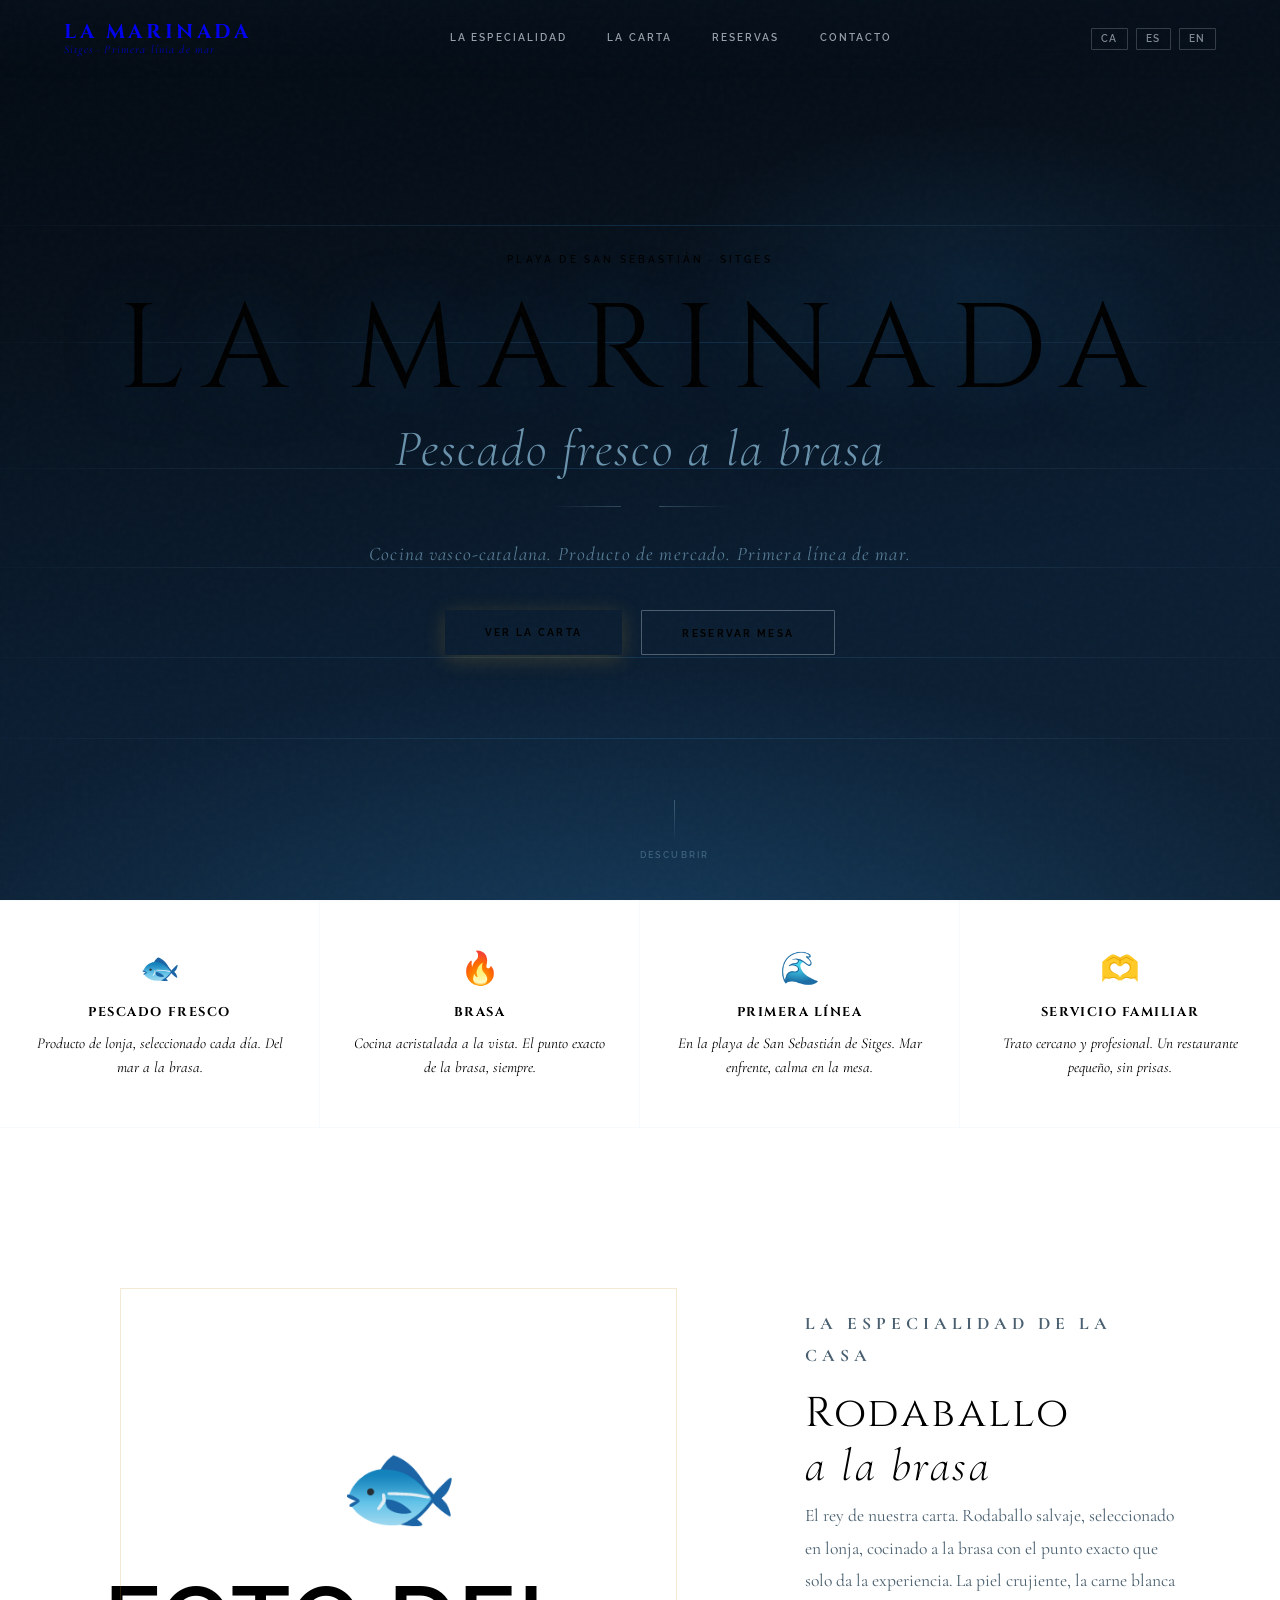
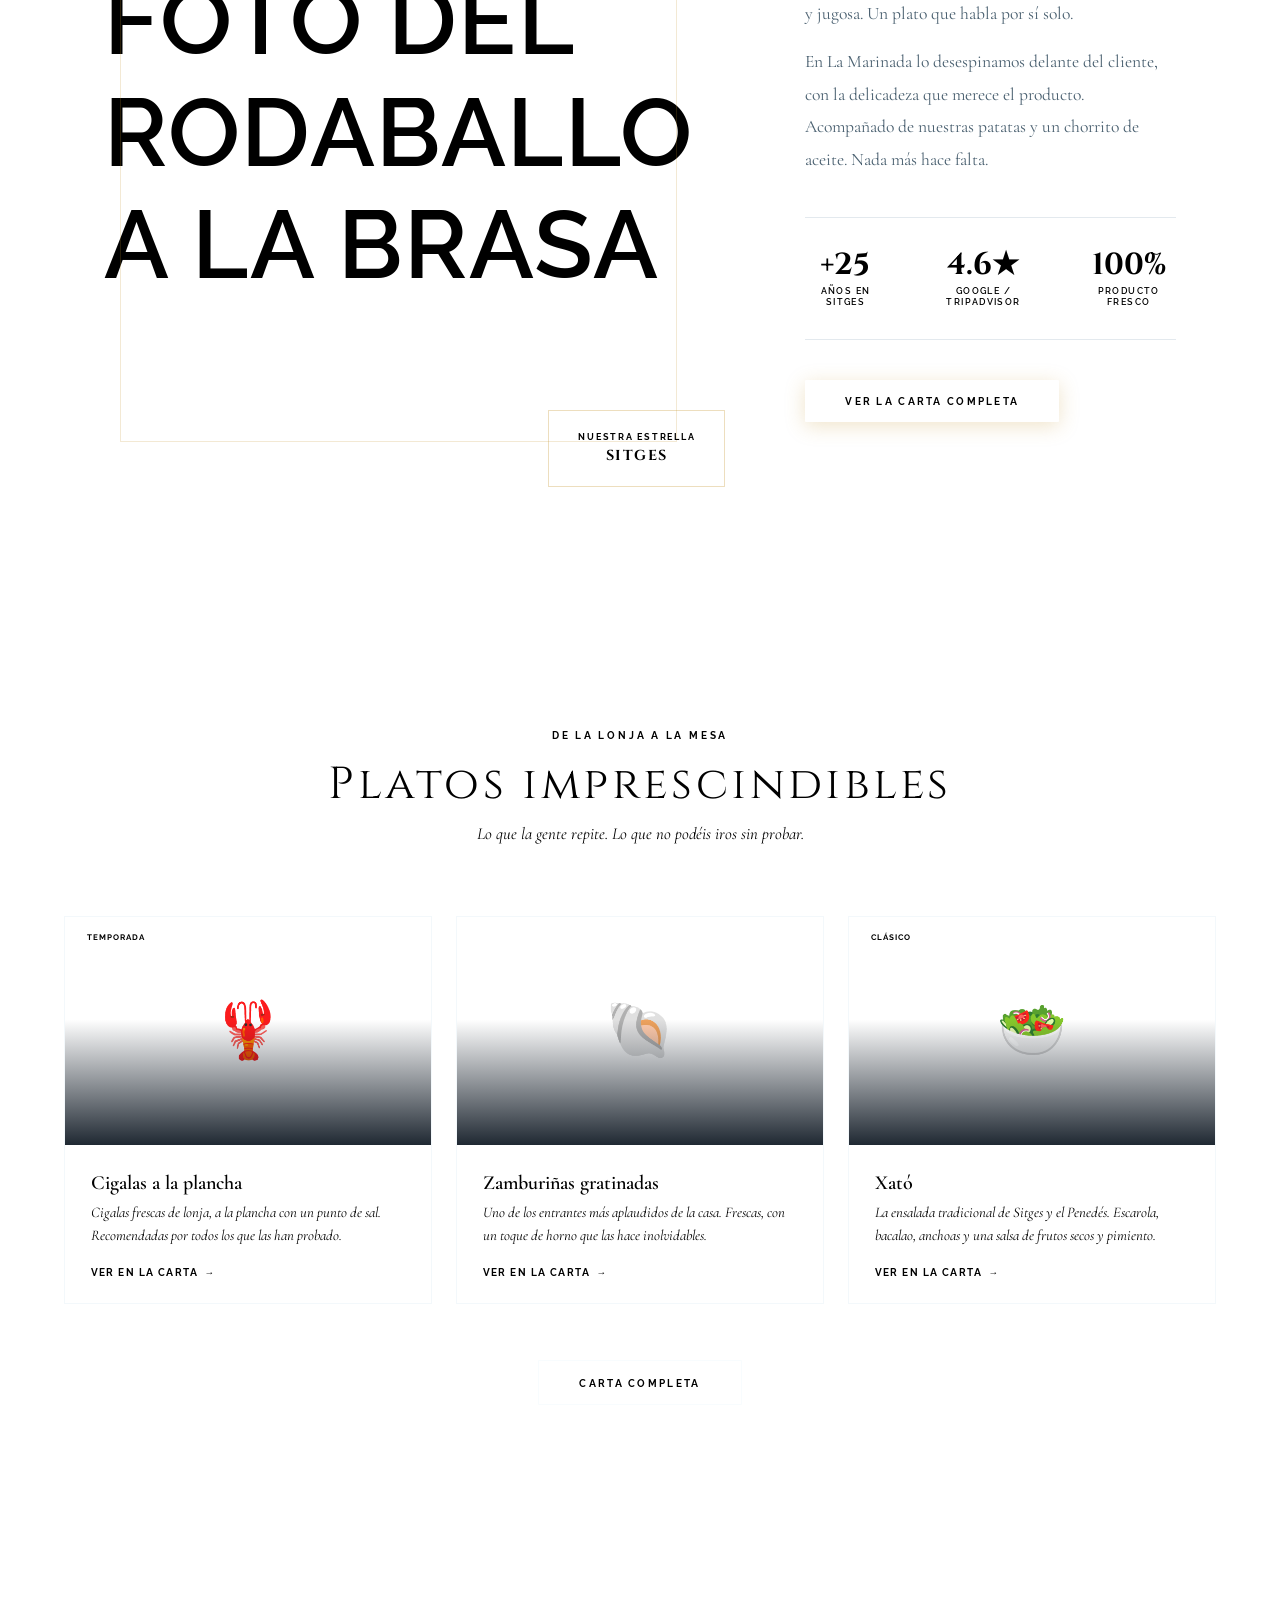
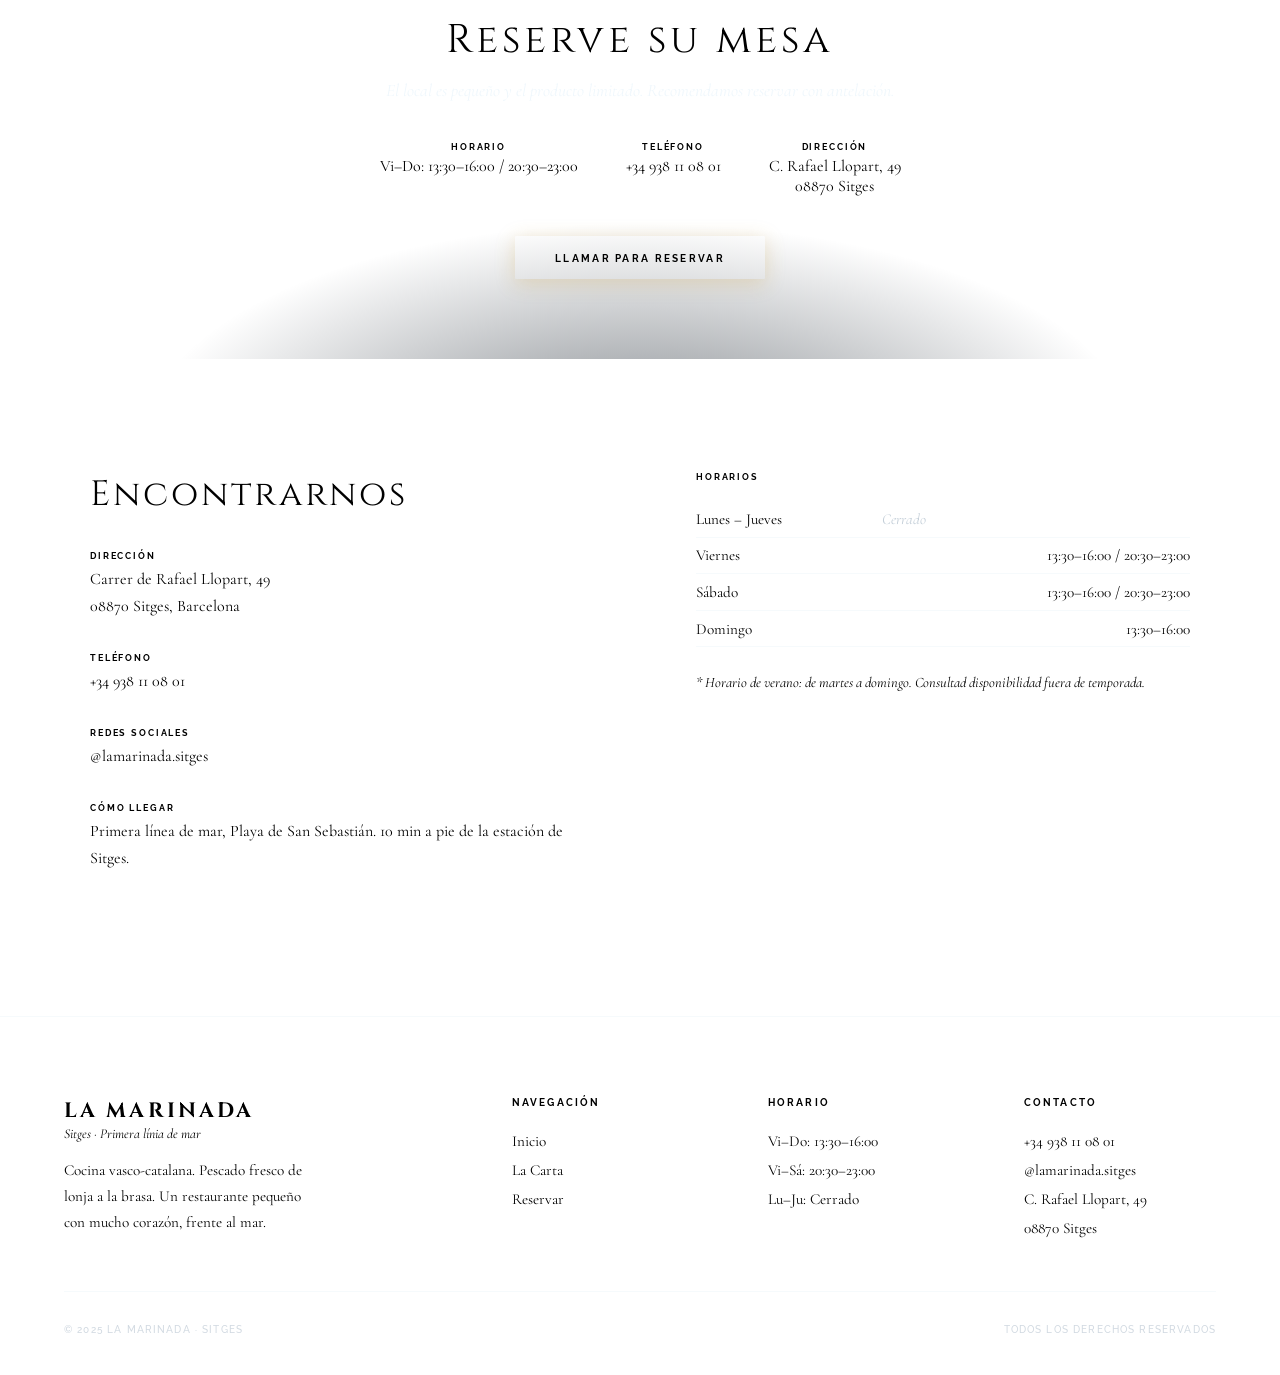
==== index.html @ 8506ebaf "Inicial hacen falta cambios" ====
<!DOCTYPE html>
<html lang="es">
<head>
  <meta charset="UTF-8" />
  <meta name="viewport" content="width=device-width, initial-scale=1.0" />
  <title>La Marinada — Sitges · Pescado a la Brasa</title>
  <link rel="preconnect" href="https://fonts.googleapis.com" />
  <link rel="preconnect" href="https://fonts.gstatic.com" crossorigin />
  <link href="https://fonts.googleapis.com/css2?family=Cinzel:wght@400;600;700&family=Cormorant+Garamond:ital,wght@0,300;0,400;0,600;1,300;1,400;1,600&family=Raleway:wght@400;500;600;700&display=swap" rel="stylesheet" />
  <link rel="stylesheet" href="global.css" />
  <link rel="stylesheet" href="index.css" />
</head>
<body class="lang-es">

<!-- ═══════════════════════════════════════
     NAV
════════════════════════════════════════ -->
<nav class="main-nav transparent" id="main-nav">
  <a href="index.html" class="nav-logo">
    <span class="nav-logo-main">La Marinada</span>
    <span class="nav-logo-sub">Sitges · Primera línia de mar</span>
  </a>

  <ul class="nav-links">
    <li data-lang="ca"><a href="#especialitat">L'Especialitat</a></li>
    <li data-lang="ca"><a href="carta.html">La Carta</a></li>
    <li data-lang="ca"><a href="#reserva">Reserva</a></li>
    <li data-lang="ca"><a href="#contacte">Contacte</a></li>

    <li data-lang="es"><a href="#especialitat">La Especialidad</a></li>
    <li data-lang="es"><a href="carta.html">La Carta</a></li>
    <li data-lang="es"><a href="#reserva">Reservas</a></li>
    <li data-lang="es"><a href="#contacte">Contacto</a></li>

    <li data-lang="en"><a href="#especialitat">Our Specialty</a></li>
    <li data-lang="en"><a href="carta.html">Menu</a></li>
    <li data-lang="en"><a href="#reserva">Reserve</a></li>
    <li data-lang="en"><a href="#contacte">Contact</a></li>
  </ul>

  <div class="lang-switcher">
    <button onclick="setLang('ca')" data-lbtn="ca">CA</button>
    <button onclick="setLang('es')" data-lbtn="es">ES</button>
    <button onclick="setLang('en')" data-lbtn="en">EN</button>
  </div>
</nav>


<!-- ═══════════════════════════════════════
     HERO
════════════════════════════════════════ -->
<section class="hero">
  <div class="hero-bg"></div>
  <div class="horizon-lines" id="horizon-lines"></div>
  <div class="foam-dots" id="foam-dots"></div>

  <div class="hero-content">
    <div class="hero-location">
      <span class="hero-location-rule"></span>
      <span>
        <span data-lang="ca">Platja de Sant Sebastià · Sitges</span>
        <span data-lang="es">Playa de San Sebastián · Sitges</span>
        <span data-lang="en">San Sebastián Beach · Sitges</span>
      </span>
      <span class="hero-location-rule r"></span>
    </div>

    <h1 class="hero-title">
      La Marinada
      <span class="hero-title-script">
        <span data-lang="ca">Peix fresc a la brasa</span>
        <span data-lang="es">Pescado fresco a la brasa</span>
        <span data-lang="en">Fresh fish over the grill</span>
      </span>
    </h1>

    <div class="hero-sep">
      <span class="hero-sep-line"></span>
      <span class="hero-sep-diamond"></span>
      <span class="hero-sep-line r"></span>
    </div>

    <p class="hero-tagline">
      <span data-lang="ca">Cuina vasco-catalana. Producte de mercat. Primera línia de mar.</span>
      <span data-lang="es">Cocina vasco-catalana. Producto de mercado. Primera línea de mar.</span>
      <span data-lang="en">Basque-Catalan cuisine. Market produce. Right on the seafront.</span>
    </p>

    <div class="hero-cta">
      <a href="carta.html" class="btn btn-primary">
        <span data-lang="ca">Veure la carta</span>
        <span data-lang="es">Ver la carta</span>
        <span data-lang="en">View the menu</span>
      </a>
      <a href="#reserva" class="btn btn-outline">
        <span data-lang="ca">Fer reserva</span>
        <span data-lang="es">Reservar mesa</span>
        <span data-lang="en">Make a reservation</span>
      </a>
    </div>
  </div>

  <div class="hero-scroll">
    <div class="hero-scroll-line"></div>
    <span class="hero-scroll-text">
      <span data-lang="ca">Descobrir</span>
      <span data-lang="es">Descubrir</span>
      <span data-lang="en">Discover</span>
    </span>
  </div>
</section>


<!-- ═══════════════════════════════════════
     PILLARS
════════════════════════════════════════ -->
<section class="pillars">
  <div class="pillar">
    <span class="pillar-icon">🐟</span>
    <div class="pillar-title">
      <span data-lang="ca">Peix fresc</span>
      <span data-lang="es">Pescado fresco</span>
      <span data-lang="en">Fresh fish</span>
    </div>
    <p class="pillar-text">
      <span data-lang="ca">Producte de llotja, seleccionat cada dia. Del mar a la brasa.</span>
      <span data-lang="es">Producto de lonja, seleccionado cada día. Del mar a la brasa.</span>
      <span data-lang="en">Market fish, selected daily. From sea to grill.</span>
    </p>
  </div>
  <div class="pillar">
    <span class="pillar-icon">🔥</span>
    <div class="pillar-title">
      <span data-lang="ca">Brasa</span>
      <span data-lang="es">Brasa</span>
      <span data-lang="en">The grill</span>
    </div>
    <p class="pillar-text">
      <span data-lang="ca">Cocina acristalada a la vista. El punt exacte de la brasa, sempre.</span>
      <span data-lang="es">Cocina acristalada a la vista. El punto exacto de la brasa, siempre.</span>
      <span data-lang="en">Open kitchen in full view. The perfect grill, every time.</span>
    </p>
  </div>
  <div class="pillar">
    <span class="pillar-icon">🌊</span>
    <div class="pillar-title">
      <span data-lang="ca">Primera línia</span>
      <span data-lang="es">Primera línea</span>
      <span data-lang="en">Seafront</span>
    </div>
    <p class="pillar-text">
      <span data-lang="ca">A la platja de Sant Sebastià de Sitges. Mar davant, pau a taula.</span>
      <span data-lang="es">En la playa de San Sebastián de Sitges. Mar enfrente, calma en la mesa.</span>
      <span data-lang="en">On San Sebastián beach in Sitges. Sea ahead, calm at the table.</span>
    </p>
  </div>
  <div class="pillar">
    <span class="pillar-icon">🫶</span>
    <div class="pillar-title">
      <span data-lang="ca">Servei familiar</span>
      <span data-lang="es">Servicio familiar</span>
      <span data-lang="en">Family service</span>
    </div>
    <p class="pillar-text">
      <span data-lang="ca">Tracte proper i professional. Un restaurant petit, sense presses.</span>
      <span data-lang="es">Trato cercano y profesional. Un restaurante pequeño, sin prisas.</span>
      <span data-lang="en">Personal and professional. A small restaurant, no rush.</span>
    </p>
  </div>
</section>


<!-- ═══════════════════════════════════════
     SPECIALTY
════════════════════════════════════════ -->
<section class="specialty" id="especialitat">
  <div class="specialty-visual">
    <div class="spec-img-frame">
      <!-- Replace <div> with <img src="img/rodaballo.jpg" alt="Rodaballo a la brasa"> -->
      <div class="spec-img-placeholder">
        <span>🐟</span>
        <p>
          <span data-lang="ca">Foto del rodaballo a la brasa</span>
          <span data-lang="es">Foto del rodaballo a la brasa</span>
          <span data-lang="en">Wood-fired turbot photo</span>
        </p>
      </div>
    </div>
    <div class="spec-badge">
      <span class="spec-badge-top">
        <span data-lang="ca">La nostra estrella</span>
        <span data-lang="es">Nuestra estrella</span>
        <span data-lang="en">Our star dish</span>
      </span>
      <span class="spec-badge-place">Sitges</span>
    </div>
  </div>

  <div class="specialty-text">
    <p class="spec-eyebrow">
      <span data-lang="ca">L'especialitat de la casa</span>
      <span data-lang="es">La especialidad de la casa</span>
      <span data-lang="en">House specialty</span>
    </p>
    <h2>
      <span data-lang="ca">Rodaballo<br><em>a la brasa</em></span>
      <span data-lang="es">Rodaballo<br><em>a la brasa</em></span>
      <span data-lang="en">Turbot<br><em>over the grill</em></span>
    </h2>
    <p>
      <span data-lang="ca">El rei de la nostra carta. Rodaballo salvatge, seleccionat a la llotja, cuit a la brasa amb el punt exacte que només dona l'experiència. La pell cruixent, la carn blanca i sucosa. Un plat que parla sol.</span>
      <span data-lang="es">El rey de nuestra carta. Rodaballo salvaje, seleccionado en lonja, cocinado a la brasa con el punto exacto que solo da la experiencia. La piel crujiente, la carne blanca y jugosa. Un plato que habla por sí solo.</span>
      <span data-lang="en">The king of our menu. Wild turbot, sourced at the market, grilled to the precise point that only experience can deliver. Crispy skin, white and juicy flesh. A dish that speaks for itself.</span>
    </p>
    <p>
      <span data-lang="ca">A La Marinada el desespinam davant del client, amb la delicadesa que mereix el producte. Acompanyat de les nostres patates i un raig d'oli. Res més cal.</span>
      <span data-lang="es">En La Marinada lo desespinamos delante del cliente, con la delicadeza que merece el producto. Acompañado de nuestras patatas y un chorrito de aceite. Nada más hace falta.</span>
      <span data-lang="en">At La Marinada we debone it in front of you, with the care the product deserves. Served with our potatoes and a drizzle of olive oil. Nothing more is needed.</span>
    </p>

    <div class="stat-row">
      <div class="stat">
        <div class="stat-num">+25</div>
        <div class="stat-label">
          <span data-lang="ca">Anys a Sitges</span>
          <span data-lang="es">Años en Sitges</span>
          <span data-lang="en">Years in Sitges</span>
        </div>
      </div>
      <div class="stat">
        <div class="stat-num">4.6★</div>
        <div class="stat-label">
          <span data-lang="ca">Google / TripAdvisor</span>
          <span data-lang="es">Google / TripAdvisor</span>
          <span data-lang="en">Google / TripAdvisor</span>
        </div>
      </div>
      <div class="stat">
        <div class="stat-num">100%</div>
        <div class="stat-label">
          <span data-lang="ca">Producte fresc</span>
          <span data-lang="es">Producto fresco</span>
          <span data-lang="en">Fresh produce</span>
        </div>
      </div>
    </div>

    <a href="carta.html" class="btn btn-primary">
      <span data-lang="ca">Veure la carta completa</span>
      <span data-lang="es">Ver la carta completa</span>
      <span data-lang="en">See the full menu</span>
    </a>
  </div>
</section>


<!-- ═══════════════════════════════════════
     FEATURED DISHES (dark)
════════════════════════════════════════ -->
<section class="featured">
  <div class="section-header">
    <p class="section-eyebrow">
      <span data-lang="ca">De la llotja a la taula</span>
      <span data-lang="es">De la lonja a la mesa</span>
      <span data-lang="en">From market to table</span>
    </p>
    <h2 class="section-title">
      <span data-lang="ca">Plats imprescindibles</span>
      <span data-lang="es">Platos imprescindibles</span>
      <span data-lang="en">Must-try dishes</span>
    </h2>
    <p class="section-sub">
      <span data-lang="ca">El que la gent repeteix. El que no podeu marxar sense provar.</span>
      <span data-lang="es">Lo que la gente repite. Lo que no podéis iros sin probar.</span>
      <span data-lang="en">What people come back for. What you cannot leave without trying.</span>
    </p>
  </div>

  <div class="featured-grid">

    <!-- Cigalas -->
    <a href="carta.html" class="feat-card">
      <div class="feat-card-img">🦞
        <span class="feat-badge">
          <span data-lang="ca">Temporada</span>
          <span data-lang="es">Temporada</span>
          <span data-lang="en">In season</span>
        </span>
      </div>
      <div class="feat-card-body">
        <div class="feat-card-name">
          <span data-lang="ca">Cigales a la planxa</span>
          <span data-lang="es">Cigalas a la plancha</span>
          <span data-lang="en">Grilled Norway lobster</span>
        </div>
        <p class="feat-card-desc">
          <span data-lang="ca">Cigales fresques de llotja, a la planxa amb un punt de sal. Recomanades per tothom que les ha provat.</span>
          <span data-lang="es">Cigalas frescas de lonja, a la plancha con un punto de sal. Recomendadas por todos los que las han probado.</span>
          <span data-lang="en">Fresh market Norway lobster, pan-grilled with a touch of salt. Recommended by everyone who has tried them.</span>
        </p>
        <div class="feat-card-footer">
          <span class="feat-card-link">
            <span data-lang="ca">Veure a la carta</span>
            <span data-lang="es">Ver en la carta</span>
            <span data-lang="en">See in menu</span>
            →
          </span>
        </div>
      </div>
    </a>

    <!-- Zamburiñas -->
    <a href="carta.html" class="feat-card">
      <div class="feat-card-img">🐚</div>
      <div class="feat-card-body">
        <div class="feat-card-name">
          <span data-lang="ca">Zamburinyes gratinades</span>
          <span data-lang="es">Zamburiñas gratinadas</span>
          <span data-lang="en">Gratinated queen scallops</span>
        </div>
        <p class="feat-card-desc">
          <span data-lang="ca">Un dels entradors més aplaudits de la casa. Fresques, amb un toc de forn que les fa inoblidables.</span>
          <span data-lang="es">Uno de los entrantes más aplaudidos de la casa. Frescas, con un toque de horno que las hace inolvidables.</span>
          <span data-lang="en">One of the house's most praised starters. Fresh, with a touch of oven heat that makes them unforgettable.</span>
        </p>
        <div class="feat-card-footer">
          <span class="feat-card-link">
            <span data-lang="ca">Veure a la carta</span>
            <span data-lang="es">Ver en la carta</span>
            <span data-lang="en">See in menu</span>
            →
          </span>
        </div>
      </div>
    </a>

    <!-- Xató -->
    <a href="carta.html" class="feat-card">
      <div class="feat-card-img">🥗
        <span class="feat-badge" style="background:var(--ocean);color:var(--foam)">
          <span data-lang="ca">Clàssic</span>
          <span data-lang="es">Clásico</span>
          <span data-lang="en">Classic</span>
        </span>
      </div>
      <div class="feat-card-body">
        <div class="feat-card-name">
          <span data-lang="ca">Xató</span>
          <span data-lang="es">Xató</span>
          <span data-lang="en">Xató salad</span>
        </div>
        <p class="feat-card-desc">
          <span data-lang="ca">L'ensalada tradicional de Sitges i el Penedès. Escarola, bacallà, anxoves i una salsa de fruits secs i pebre.</span>
          <span data-lang="es">La ensalada tradicional de Sitges y el Penedés. Escarola, bacalao, anchoas y una salsa de frutos secos y pimiento.</span>
          <span data-lang="en">The traditional salad of Sitges and Penedès. Endive, salt cod, anchovies and a nut-and-pepper sauce.</span>
        </p>
        <div class="feat-card-footer">
          <span class="feat-card-link">
            <span data-lang="ca">Veure a la carta</span>
            <span data-lang="es">Ver en la carta</span>
            <span data-lang="en">See in menu</span>
            →
          </span>
        </div>
      </div>
    </a>

  </div>

  <div class="featured-cta">
    <a href="carta.html" class="btn btn-outline">
      <span data-lang="ca">Carta completa</span>
      <span data-lang="es">Carta completa</span>
      <span data-lang="en">Full menu</span>
    </a>
  </div>
</section>


<!-- ═══════════════════════════════════════
     RESERVE BAND
════════════════════════════════════════ -->
<section class="reserve-band" id="reserva">
  <div class="reserve-band-content">
    <h2>
      <span data-lang="ca">Reserveu taula</span>
      <span data-lang="es">Reserve su mesa</span>
      <span data-lang="en">Reserve your table</span>
    </h2>
    <p>
      <span data-lang="ca">El local és petit i el producte limitat. Recomanem reservar amb antelació.</span>
      <span data-lang="es">El local es pequeño y el producto limitado. Recomendamos reservar con antelación.</span>
      <span data-lang="en">The restaurant is small and produce is limited. We recommend booking ahead.</span>
    </p>

    <div class="reserve-info">
      <div class="reserve-item">
        <div class="reserve-item-label">
          <span data-lang="ca">Horari</span>
          <span data-lang="es">Horario</span>
          <span data-lang="en">Hours</span>
        </div>
        <div class="reserve-item-value">
          <span data-lang="ca">Dv–Dg: 13:30–16:00 / 20:30–23:00</span>
          <span data-lang="es">Vi–Do: 13:30–16:00 / 20:30–23:00</span>
          <span data-lang="en">Fri–Sun: 1:30–4pm / 8:30–11pm</span>
        </div>
      </div>
      <div class="reserve-item">
        <div class="reserve-item-label">
          <span data-lang="ca">Telèfon</span>
          <span data-lang="es">Teléfono</span>
          <span data-lang="en">Phone</span>
        </div>
        <!-- EDIT: replace with real phone -->
        <div class="reserve-item-value">+34 938 11 08 01</div>
      </div>
      <div class="reserve-item">
        <div class="reserve-item-label">
          <span data-lang="ca">Adreça</span>
          <span data-lang="es">Dirección</span>
          <span data-lang="en">Address</span>
        </div>
        <div class="reserve-item-value">C. Rafael Llopart, 49<br>08870 Sitges</div>
      </div>
    </div>

    <a href="tel:+34938110801" class="btn btn-primary">
      <span data-lang="ca">Trucar per reservar</span>
      <span data-lang="es">Llamar para reservar</span>
      <span data-lang="en">Call to reserve</span>
    </a>
  </div>
</section>


<!-- ═══════════════════════════════════════
     CONTACT
════════════════════════════════════════ -->
<section class="contact-wrap" id="contacte">
  <div class="contact-inner">
    <div class="contact-text">
      <h3>
        <span data-lang="ca">Trobar-nos</span>
        <span data-lang="es">Encontrarnos</span>
        <span data-lang="en">Find us</span>
      </h3>

      <div class="info-block">
        <div class="info-label">
          <span data-lang="ca">Adreça</span>
          <span data-lang="es">Dirección</span>
          <span data-lang="en">Address</span>
        </div>
        <div class="info-value">
          Carrer de Rafael Llopart, 49<br>
          08870 Sitges, Barcelona
        </div>
      </div>

      <div class="info-block">
        <div class="info-label">
          <span data-lang="ca">Telèfon</span>
          <span data-lang="es">Teléfono</span>
          <span data-lang="en">Phone</span>
        </div>
        <div class="info-value">
          <a href="tel:+34938110801">+34 938 11 08 01</a>
        </div>
      </div>

      <div class="info-block">
        <div class="info-label">
          <span data-lang="ca">Xarxes</span>
          <span data-lang="es">Redes sociales</span>
          <span data-lang="en">Social</span>
        </div>
        <div class="info-value">
          <a href="https://www.instagram.com/lamarinada.sitges" target="_blank">@lamarinada.sitges</a>
        </div>
      </div>

      <div class="info-block">
        <div class="info-label">
          <span data-lang="ca">Com arribar</span>
          <span data-lang="es">Cómo llegar</span>
          <span data-lang="en">Getting there</span>
        </div>
        <div class="info-value">
          <span data-lang="ca">Primera línia de mar, Platja de Sant Sebastià. 10 min a peu de l'estació de Sitges.</span>
          <span data-lang="es">Primera línea de mar, Playa de San Sebastián. 10 min a pie de la estación de Sitges.</span>
          <span data-lang="en">Seafront, San Sebastián beach. 10 min walk from Sitges station.</span>
        </div>
      </div>
    </div>

    <div>
      <div class="info-label" style="margin-bottom:1.2rem">
        <span data-lang="ca">Horaris</span>
        <span data-lang="es">Horarios</span>
        <span data-lang="en">Opening hours</span>
      </div>
      <table class="hours-table">
        <tr>
          <td>
            <span data-lang="ca">Dilluns – Dijous</span>
            <span data-lang="es">Lunes – Jueves</span>
            <span data-lang="en">Monday – Thursday</span>
          </td>
          <td class="closed">
            <span data-lang="ca">Tancat</span>
            <span data-lang="es">Cerrado</span>
            <span data-lang="en">Closed</span>
          </td>
        </tr>
        <tr>
          <td>
            <span data-lang="ca">Divendres</span>
            <span data-lang="es">Viernes</span>
            <span data-lang="en">Friday</span>
          </td>
          <td>13:30–16:00 / 20:30–23:00</td>
        </tr>
        <tr>
          <td>
            <span data-lang="ca">Dissabte</span>
            <span data-lang="es">Sábado</span>
            <span data-lang="en">Saturday</span>
          </td>
          <td>13:30–16:00 / 20:30–23:00</td>
        </tr>
        <tr>
          <td>
            <span data-lang="ca">Diumenge</span>
            <span data-lang="es">Domingo</span>
            <span data-lang="en">Sunday</span>
          </td>
          <td>13:30–16:00</td>
        </tr>
      </table>

      <p style="font-family:'Cormorant Garamond',serif;font-size:.9rem;font-style:italic;color:var(--stone);margin-top:1.5rem;line-height:1.6">
        <span data-lang="ca">* Horari d'estiu: de dimarts a diumenge. Consulteu disponibilitat fora de temporada.</span>
        <span data-lang="es">* Horario de verano: de martes a domingo. Consultad disponibilidad fuera de temporada.</span>
        <span data-lang="en">* Summer hours: Tuesday to Sunday. Check availability outside season.</span>
      </p>
    </div>
  </div>
</section>


<!-- ═══════════════════════════════════════
     FOOTER
════════════════════════════════════════ -->
<footer class="main-footer">
  <div class="footer-inner">
    <div class="footer-top">
      <div class="footer-brand">
        <div class="footer-brand-name">La Marinada</div>
        <div class="footer-brand-sub">Sitges · Primera línia de mar</div>
        <p>
          <span data-lang="ca">Cuina vasco-catalana. Peix fresc de llotja a la brasa. Un restaurant petit amb molt de cor, enfront del mar.</span>
          <span data-lang="es">Cocina vasco-catalana. Pescado fresco de lonja a la brasa. Un restaurante pequeño con mucho corazón, frente al mar.</span>
          <span data-lang="en">Basque-Catalan cuisine. Fresh market fish over the grill. A small restaurant with a big heart, facing the sea.</span>
        </p>
      </div>

      <div class="footer-col">
        <h5>
          <span data-lang="ca">Navegació</span>
          <span data-lang="es">Navegación</span>
          <span data-lang="en">Navigation</span>
        </h5>
        <a href="index.html">
          <span data-lang="ca">Inici</span>
          <span data-lang="es">Inicio</span>
          <span data-lang="en">Home</span>
        </a>
        <a href="carta.html">
          <span data-lang="ca">La Carta</span>
          <span data-lang="es">La Carta</span>
          <span data-lang="en">Menu</span>
        </a>
        <a href="#reserva">
          <span data-lang="ca">Reservar</span>
          <span data-lang="es">Reservar</span>
          <span data-lang="en">Reserve</span>
        </a>
      </div>

      <div class="footer-col">
        <h5>
          <span data-lang="ca">Horari</span>
          <span data-lang="es">Horario</span>
          <span data-lang="en">Hours</span>
        </h5>
        <p>
          <span data-lang="ca">Dv–Dg: 13:30–16:00</span>
          <span data-lang="es">Vi–Do: 13:30–16:00</span>
          <span data-lang="en">Fri–Sun: 1:30–4pm</span>
        </p>
        <p>
          <span data-lang="ca">Dv–Ds: 20:30–23:00</span>
          <span data-lang="es">Vi–Sá: 20:30–23:00</span>
          <span data-lang="en">Fri–Sat: 8:30–11pm</span>
        </p>
        <p>
          <span data-lang="ca">Dl–Dj: Tancat</span>
          <span data-lang="es">Lu–Ju: Cerrado</span>
          <span data-lang="en">Mon–Thu: Closed</span>
        </p>
      </div>

      <div class="footer-col">
        <h5>
          <span data-lang="ca">Contacte</span>
          <span data-lang="es">Contacto</span>
          <span data-lang="en">Contact</span>
        </h5>
        <a href="tel:+34938110801">+34 938 11 08 01</a>
        <a href="https://www.instagram.com/lamarinada.sitges" target="_blank">@lamarinada.sitges</a>
        <p>C. Rafael Llopart, 49<br>08870 Sitges</p>
      </div>
    </div>

    <div class="footer-bottom">
      <span>© 2025 La Marinada · Sitges</span>
      <span>
        <span data-lang="ca">Tots els drets reservats</span>
        <span data-lang="es">Todos los derechos reservados</span>
        <span data-lang="en">All rights reserved</span>
      </span>
    </div>
  </div>
</footer>

<script src="global.js"></script>
<script src="index.js"></script>
</body>
</html>
---- global.css ----
l · CSS
Copiar

/* ============================================================
   GLOBAL.CSS — La Marinada · Sitges
   Variables, reset, nav, footer, shared utilities
   ============================================================ */
 
:root {
  --deep:     #07111C;   /* azul noche */
  --navy:     #0E2235;   /* azul marino oscuro */
  --ocean:    #1A4A72;   /* azul océano */
  --wave:     #2878B5;   /* azul vivo */
  --mist:     #8BBCD9;   /* azul claro */
  --foam:     #E8F3FB;   /* espuma */
  --white:    #F8FBFE;
  --gold:     #C4922A;   /* dorado bronce */
  --gold-lt:  #DDB85A;
  --sand:     #EDE0C8;   /* arena */
  --stone:    #7A92A8;   /* piedra azulada */
  --ink:      #1C2B38;   /* casi negro azulado */
}
 
*, *::before, *::after { box-sizing: border-box; margin: 0; padding: 0; }
html { scroll-behavior: smooth; }
 
body {
  background: var(--white);
  color: var(--ink);
  font-family: 'Cormorant Garamond', Georgia, serif;
  overflow-x: hidden;
}
 
/* Grain overlay */
body::before {
  content: '';
  position: fixed; inset: 0;
  background-image: url("data:image/svg+xml,%3Csvg viewBox='0 0 200 200' xmlns='http://www.w3.org/2000/svg'%3E%3Cfilter id='n'%3E%3CfeTurbulence type='fractalNoise' baseFrequency='0.8' numOctaves='4' stitchTiles='stitch'/%3E%3C/filter%3E%3Crect width='100%25' height='100%25' filter='url(%23n)' opacity='0.025'/%3E%3C/svg%3E");
  pointer-events: none; z-index: 999; opacity: .7;
}
 
/* ─── NAV ─── */
nav.main-nav {
  position: fixed; top: 0; left: 0; right: 0; z-index: 500;
  display: flex; align-items: center; justify-content: space-between;
  padding: 1.4rem 4rem;
  transition: background .4s, padding .3s, box-shadow .4s;
}
 
nav.main-nav.transparent {
  background: linear-gradient(to bottom, rgba(7,17,28,.85) 0%, transparent 100%);
}
 
nav.main-nav.solid {
  background: rgba(7,17,28,.97);
  box-shadow: 0 2px 30px rgba(0,0,0,.4);
  backdrop-filter: blur(10px);
}
 
nav.main-nav.scrolled {
  background: rgba(7,17,28,.97) !important;
  padding: 1rem 4rem;
  box-shadow: 0 2px 30px rgba(0,0,0,.4);
  backdrop-filter: blur(10px);
}
 
.nav-logo { text-decoration: none; line-height: 1; }
 
.nav-logo-main {
  font-family: 'Cinzel', serif;
  font-size: 1.25rem; font-weight: 700;
  letter-spacing: .18em; text-transform: uppercase;
  color: var(--foam); display: block;
}
 
.nav-logo-sub {
  font-family: 'Cormorant Garamond', serif;
  font-size: .72rem; font-style: italic; letter-spacing: .1em;
  color: var(--mist); opacity: .75; display: block;
  margin-top: .1rem;
}
 
.nav-links { display: flex; gap: 2.5rem; list-style: none; }
 
.nav-links a {
  font-family: 'Raleway', sans-serif;
  font-size: .65rem; font-weight: 600; letter-spacing: .2em;
  text-transform: uppercase; color: rgba(232,243,251,.65);
  text-decoration: none; position: relative; padding-bottom: 3px;
  transition: color .2s;
}
 
.nav-links a::after {
  content: ''; position: absolute; bottom: 0; left: 0;
  width: 0; height: 1px; background: var(--gold);
  transition: width .3s;
}
 
.nav-links a:hover, .nav-links a.active { color: var(--gold-lt); }
.nav-links a:hover::after, .nav-links a.active::after { width: 100%; }
 
.lang-switcher { display: flex; gap: .5rem; }
 
.lang-switcher button {
  background: none; border: 1px solid rgba(232,243,251,.2);
  color: rgba(232,243,251,.55); font-family: 'Raleway', sans-serif;
  font-size: .6rem; font-weight: 600; letter-spacing: .1em;
  text-transform: uppercase; padding: .28rem .6rem;
  cursor: pointer; transition: all .2s; border-radius: 1px;
}
 
.lang-switcher button:hover,
.lang-switcher button.active {
  background: var(--gold); border-color: var(--gold); color: var(--deep);
}
 
/* ─── FOOTER ─── */
footer.main-footer {
  background: var(--deep);
  padding: 5rem 4rem 2.5rem;
  border-top: 1px solid rgba(139,188,217,.08);
}
 
.footer-inner {
  max-width: 1200px; margin: 0 auto;
}
 
.footer-top {
  display: grid; grid-template-columns: 2fr 1fr 1fr 1fr;
  gap: 4rem; padding-bottom: 3rem;
  border-bottom: 1px solid rgba(139,188,217,.08);
  margin-bottom: 2rem;
}
 
.footer-brand-name {
  font-family: 'Cinzel', serif;
  font-size: 1.3rem; font-weight: 700; letter-spacing: .15em;
  text-transform: uppercase; color: var(--foam);
}
 
.footer-brand-sub {
  font-family: 'Cormorant Garamond', serif;
  font-size: .85rem; font-style: italic;
  color: var(--mist); margin-bottom: 1rem;
}
 
.footer-brand p {
  font-family: 'Cormorant Garamond', serif;
  font-size: .95rem; line-height: 1.7;
  color: var(--stone); max-width: 260px;
}
 
.footer-col h5 {
  font-family: 'Raleway', sans-serif;
  font-size: .6rem; font-weight: 700; letter-spacing: .22em;
  text-transform: uppercase; color: var(--gold);
  margin-bottom: 1.2rem;
}
 
.footer-col p, .footer-col a {
  font-family: 'Cormorant Garamond', serif;
  font-size: .95rem; color: var(--stone);
  line-height: 1.9; text-decoration: none; display: block;
  transition: color .2s;
}
 
.footer-col a:hover { color: var(--foam); }
 
.footer-bottom {
  display: flex; justify-content: space-between; align-items: center;
  font-family: 'Raleway', sans-serif;
  font-size: .6rem; font-weight: 500; letter-spacing: .12em;
  text-transform: uppercase; color: rgba(122,146,168,.35);
}
 
/* ─── BUTTONS ─── */
.btn {
  font-family: 'Raleway', sans-serif;
  font-size: .65rem; font-weight: 700; letter-spacing: .22em;
  text-transform: uppercase; text-decoration: none;
  padding: .95rem 2.5rem; border-radius: 1px;
  transition: all .25s; cursor: pointer; border: none;
  display: inline-block;
}
 
.btn-primary {
  background: var(--gold); color: var(--deep);
  box-shadow: 0 4px 20px rgba(196,146,42,.25);
}
 
.btn-primary:hover {
  background: var(--gold-lt);
  box-shadow: 0 6px 28px rgba(196,146,42,.45);
  transform: translateY(-2px);
}
 
.btn-outline {
  background: transparent;
  border: 1px solid rgba(232,243,251,.3);
  color: var(--foam);
}
 
.btn-outline:hover {
  border-color: var(--gold-lt); color: var(--gold-lt);
  transform: translateY(-2px);
}
 
/* ─── LANG SYSTEM ─── */
[data-lang] { display: none; }
.lang-ca [data-lang="ca"],
.lang-es [data-lang="es"],
.lang-en [data-lang="en"] { display: inherit; }
.lang-ca .nav-links [data-lang="ca"],
.lang-es .nav-links [data-lang="es"],
.lang-en .nav-links [data-lang="en"] { display: flex; }
 
/* ─── RESPONSIVE ─── */
@media (max-width: 900px) {
  nav.main-nav, nav.main-nav.scrolled { padding: 1rem 1.5rem; }
  .nav-links { display: none; }
  footer.main-footer { padding: 3rem 1.5rem 2rem; }
  .footer-top { grid-template-columns: 1fr 1fr; gap: 2rem; }
  .footer-bottom { flex-direction: column; gap: .5rem; text-align: center; }
}
 
@media (max-width: 600px) {
  .footer-top { grid-template-columns: 1fr; }
}
---- index.css ----
/* ============================================================
   INDEX.CSS — La Marinada · Sitges
   Homepage-specific styles
   ============================================================ */

/* ─── HERO ─── */
.hero {
  min-height: 100vh; position: relative;
  display: flex; flex-direction: column;
  align-items: center; justify-content: center;
  overflow: hidden;
}

.hero-bg {
  position: absolute; inset: 0;
  background:
    radial-gradient(ellipse 100% 60% at 50% 110%, rgba(26,74,114,.7) 0%, transparent 60%),
    radial-gradient(ellipse 40% 30% at 75% 30%, rgba(40,120,181,.12) 0%, transparent 55%),
    linear-gradient(170deg, #030A12 0%, #07111C 30%, #0B1E32 65%, #0E2235 100%);
}

/* Animated horizontal shimmer — evokes sea horizon */
.horizon-lines { position: absolute; inset: 0; pointer-events: none; }

.h-line {
  position: absolute; left: -5%; right: -5%; height: 1px;
  background: linear-gradient(to right,
    transparent 0%,
    rgba(139,188,217,.08) 20%,
    rgba(40,120,181,.25) 50%,
    rgba(139,188,217,.08) 80%,
    transparent 100%
  );
  animation: shimmer var(--dur,10s) var(--delay,0s) ease-in-out infinite alternate;
}

@keyframes shimmer {
  0%   { transform: translateY(0) scaleX(.92); opacity: .25; }
  100% { transform: translateY(var(--drift,-25px)) scaleX(1.08); opacity: .9; }
}

/* Floating foam dots */
.foam-dots { position: absolute; inset: 0; pointer-events: none; overflow: hidden; }

.dot {
  position: absolute; border-radius: 50%;
  background: rgba(139,188,217,.5);
  animation: floatDot var(--dur,12s) var(--delay,0s) ease-in-out infinite;
  opacity: 0;
}

@keyframes floatDot {
  0%   { opacity: 0; transform: translateY(0) translateX(0); }
  15%  { opacity: .5; }
  85%  { opacity: .2; }
  100% { opacity: 0; transform: translateY(-75vh) translateX(var(--drift,20px)); }
}

.hero-content {
  position: relative; z-index: 2;
  text-align: center; padding: 2rem;
  animation: fadeUp 1.4s cubic-bezier(.22,1,.36,1) both;
}

@keyframes fadeUp {
  from { opacity: 0; transform: translateY(36px); }
  to   { opacity: 1; transform: translateY(0); }
}

.hero-location {
  display: inline-flex; align-items: center; gap: .7rem;
  margin-bottom: 2rem;
  animation: fadeUp 1s .2s both;
}

.hero-location-rule {
  width: 36px; height: 1px;
  background: linear-gradient(to right, transparent, var(--gold));
}

.hero-location-rule.r { background: linear-gradient(to left, transparent, var(--gold)); }

.hero-location span {
  font-family: 'Raleway', sans-serif;
  font-size: .62rem; font-weight: 600; letter-spacing: .32em;
  text-transform: uppercase; color: var(--gold);
}

.hero-title {
  font-family: 'Cinzel', serif;
  font-size: clamp(3rem, 9.5vw, 7.5rem);
  font-weight: 400; letter-spacing: .14em; text-transform: uppercase;
  line-height: .9; color: var(--foam);
  text-shadow: 0 0 80px rgba(40,120,181,.3);
  animation: fadeUp 1s .3s both;
}

.hero-title-script {
  display: block;
  font-family: 'Cormorant Garamond', serif;
  font-size: clamp(1.4rem, 4vw, 3.2rem);
  font-weight: 300; font-style: italic; letter-spacing: .04em;
  text-transform: none; color: rgba(139,188,217,.75);
  margin-top: .4em;
}

.hero-sep {
  display: flex; align-items: center; justify-content: center; gap: 1rem;
  margin: 2rem auto; animation: fadeUp 1s .5s both;
}

.hero-sep-line {
  width: 70px; height: 1px;
  background: linear-gradient(to right, transparent, rgba(139,188,217,.3));
}

.hero-sep-line.r { background: linear-gradient(to left, transparent, rgba(139,188,217,.3)); }

.hero-sep-diamond {
  width: 6px; height: 6px;
  background: var(--gold); transform: rotate(45deg);
}

.hero-tagline {
  font-family: 'Cormorant Garamond', serif;
  font-size: clamp(.95rem, 2.3vw, 1.2rem);
  font-style: italic; letter-spacing: .06em;
  color: rgba(139,188,217,.6); margin-bottom: 2.8rem;
  animation: fadeUp 1s .62s both;
}

.hero-cta {
  display: inline-flex; gap: 1.2rem; flex-wrap: wrap; justify-content: center;
  animation: fadeUp 1s .78s both;
}

.hero-scroll {
  position: absolute; bottom: 2.5rem; left: 50%;
  transform: translateX(-50%); z-index: 2;
  display: flex; flex-direction: column; align-items: center; gap: .5rem;
  animation: fadeUp 1s 1.2s both;
}

.hero-scroll-text {
  font-family: 'Raleway', sans-serif;
  font-size: .56rem; font-weight: 600; letter-spacing: .25em;
  text-transform: uppercase; color: rgba(139,188,217,.35);
}

.hero-scroll-line {
  width: 1px; height: 42px;
  background: linear-gradient(to bottom, rgba(139,188,217,.35), transparent);
  animation: scrollBlink 2.5s ease-in-out infinite;
}

@keyframes scrollBlink {
  0%, 100% { opacity: .3; } 50% { opacity: 1; }
}

/* ─── PILLARS ─── */
.pillars {
  display: grid;
  grid-template-columns: repeat(4, 1fr);
  background: var(--navy);
  border-top: 1px solid rgba(139,188,217,.08);
  border-bottom: 1px solid rgba(139,188,217,.08);
}

.pillar {
  padding: 3rem 2rem; text-align: center;
  border-right: 1px solid rgba(139,188,217,.07);
  transition: background .3s; position: relative;
}

.pillar:last-child { border-right: none; }

.pillar::after {
  content: ''; position: absolute; bottom: 0; left: 25%; right: 25%;
  height: 2px;
  background: linear-gradient(to right, transparent, var(--gold), transparent);
  opacity: 0; transition: opacity .3s;
}

.pillar:hover { background: rgba(40,120,181,.07); }
.pillar:hover::after { opacity: 1; }

.pillar-icon { font-size: 2rem; margin-bottom: 1rem; display: block; }

.pillar-title {
  font-family: 'Cinzel', serif;
  font-size: .8rem; font-weight: 700; letter-spacing: .12em;
  text-transform: uppercase; color: var(--foam); margin-bottom: .6rem;
}

.pillar-text {
  font-family: 'Cormorant Garamond', serif;
  font-size: .95rem; font-style: italic;
  line-height: 1.6; color: var(--stone);
}

/* ─── SPECIALTY ─── */
.specialty {
  padding: 9rem 4rem;
  display: grid; grid-template-columns: 1fr 1fr;
  gap: 7rem; align-items: center;
  max-width: 1200px; margin: 0 auto;
}

.specialty-visual { position: relative; }

.spec-img-frame {
  width: 100%; aspect-ratio: 3/4;
  background: linear-gradient(150deg, var(--navy) 0%, var(--deep) 100%);
  position: relative; overflow: hidden;
}

/* Decorative double border */
.spec-img-frame::before {
  content: ''; position: absolute; inset: 1rem; z-index: 2;
  border: 1px solid rgba(196,146,42,.2); pointer-events: none;
}

.spec-img-placeholder {
  width: 100%; height: 100%;
  display: flex; flex-direction: column;
  align-items: center; justify-content: center;
  gap: 1rem; color: var(--stone);
}

.spec-img-placeholder span { font-size: 6rem; }
.spec-img-placeholder p {
  font-family: 'Raleway', sans-serif;
  font-size: .65rem; letter-spacing: .12em;
  text-transform: uppercase; font-weight: 600;
}

/* "Since" badge */
.spec-badge {
  position: absolute; bottom: -1.8rem; right: -2rem; z-index: 3;
  background: var(--deep); border: 1px solid rgba(196,146,42,.3);
  padding: 1.3rem 1.8rem; text-align: center;
}

.spec-badge-top {
  font-family: 'Raleway', sans-serif;
  font-size: .55rem; font-weight: 700; letter-spacing: .2em;
  text-transform: uppercase; color: var(--gold); display: block;
  margin-bottom: .2rem;
}

.spec-badge-place {
  font-family: 'Cinzel', serif;
  font-size: .9rem; font-weight: 700; letter-spacing: .1em;
  text-transform: uppercase; color: var(--foam);
}

.spec-eyebrow {
  font-family: 'Raleway', sans-serif;
  font-size: .62rem; font-weight: 700; letter-spacing: .28em;
  text-transform: uppercase; color: var(--wave); margin-bottom: 1rem;
}

.specialty-text h2 {
  font-family: 'Cinzel', serif;
  font-size: clamp(1.6rem, 3.5vw, 2.6rem);
  font-weight: 400; letter-spacing: .06em; line-height: 1.2;
  color: var(--ink); margin-bottom: .4rem;
}

.specialty-text h2 em {
  font-family: 'Cormorant Garamond', serif;
  font-size: 1.1em; font-style: italic; font-weight: 300;
  color: var(--ocean); display: block;
}

.specialty-text p {
  font-family: 'Cormorant Garamond', serif;
  font-size: 1.1rem; line-height: 1.85;
  color: #4A6070; margin-bottom: 1rem;
}

.stat-row {
  display: flex; gap: 2.5rem; margin: 2.5rem 0;
  padding: 2rem 0;
  border-top: 1px solid rgba(26,74,114,.12);
  border-bottom: 1px solid rgba(26,74,114,.12);
}

.stat { text-align: center; }

.stat-num {
  font-family: 'Cinzel', serif;
  font-size: 1.9rem; font-weight: 700; color: var(--ocean); line-height: 1;
}

.stat-label {
  font-family: 'Raleway', sans-serif;
  font-size: .58rem; font-weight: 600; letter-spacing: .15em;
  text-transform: uppercase; color: var(--stone); margin-top: .3rem;
}

/* ─── FEATURED (dark) ─── */
.featured {
  background: var(--deep);
  padding: 8rem 4rem; position: relative; overflow: hidden;
}

.featured::before {
  content: ''; position: absolute; top: 0; left: 0; right: 0; height: 3px;
  background: linear-gradient(to right, transparent, var(--gold), var(--wave), transparent);
}

.section-header { text-align: center; margin-bottom: 4.5rem; }

.section-eyebrow {
  font-family: 'Raleway', sans-serif;
  font-size: .62rem; font-weight: 700; letter-spacing: .28em;
  text-transform: uppercase; color: var(--gold); margin-bottom: .8rem;
}

.section-title {
  font-family: 'Cinzel', serif;
  font-size: clamp(1.6rem, 4vw, 2.8rem);
  font-weight: 400; letter-spacing: .08em; color: var(--foam);
}

.section-sub {
  font-family: 'Cormorant Garamond', serif;
  font-size: 1.05rem; font-style: italic;
  color: var(--stone); margin-top: .5rem;
}

.featured-grid {
  display: grid;
  grid-template-columns: repeat(auto-fit, minmax(290px, 1fr));
  gap: 1.5rem; max-width: 1200px; margin: 0 auto 3.5rem;
}

.feat-card {
  background: rgba(255,255,255,.03);
  border: 1px solid rgba(139,188,217,.1);
  cursor: pointer; text-decoration: none; color: inherit;
  transition: transform .3s, box-shadow .3s, border-color .3s;
  display: flex; flex-direction: column; overflow: hidden;
}

.feat-card:hover {
  transform: translateY(-6px);
  box-shadow: 0 20px 50px rgba(0,0,0,.5);
  border-color: rgba(196,146,42,.35);
}

.feat-card-img {
  width: 100%; aspect-ratio: 16/10;
  background: linear-gradient(135deg, var(--navy), var(--deep));
  display: flex; align-items: center; justify-content: center;
  font-size: 3.5rem; position: relative; overflow: hidden;
}

.feat-card-img::after {
  content: ''; position: absolute; inset: 0;
  background: linear-gradient(to top, rgba(7,17,28,.9) 0%, transparent 55%);
}

.feat-badge {
  position: absolute; top: .75rem; left: .75rem; z-index: 2;
  background: var(--gold); color: var(--deep);
  font-family: 'Raleway', sans-serif;
  font-size: .52rem; font-weight: 700; letter-spacing: .12em;
  text-transform: uppercase; padding: .22rem .6rem;
}

.feat-card-body { padding: 1.6rem; flex: 1; display: flex; flex-direction: column; }

.feat-card-name {
  font-family: 'Cormorant Garamond', serif;
  font-size: 1.25rem; font-weight: 600;
  color: var(--foam); margin-bottom: .35rem; line-height: 1.2;
}

.feat-card-desc {
  font-family: 'Cormorant Garamond', serif;
  font-size: .92rem; font-style: italic; line-height: 1.6;
  color: var(--stone); flex: 1; margin-bottom: 1.2rem;
}

.feat-card-footer {
  display: flex; align-items: center; justify-content: space-between;
}

.feat-card-link {
  font-family: 'Raleway', sans-serif;
  font-size: .6rem; font-weight: 700; letter-spacing: .15em;
  text-transform: uppercase; color: var(--gold);
  display: flex; align-items: center; gap: .4rem;
  transition: gap .2s;
}

.feat-card-link:hover { gap: .7rem; }

.featured-cta { text-align: center; }

/* ─── RESERVE CTA BAND ─── */
.reserve-band {
  background: var(--ocean);
  padding: 5rem 4rem;
  text-align: center; position: relative; overflow: hidden;
}

.reserve-band::before {
  content: ''; position: absolute; top: 0; left: 0; right: 0; bottom: 0;
  background:
    radial-gradient(ellipse 60% 80% at 50% 120%, rgba(7,17,28,.5) 0%, transparent 65%);
}

.reserve-band-content { position: relative; z-index: 1; }

.reserve-band h2 {
  font-family: 'Cinzel', serif;
  font-size: clamp(1.4rem, 4vw, 2.5rem);
  font-weight: 400; letter-spacing: .1em;
  color: var(--foam); margin-bottom: .8rem;
}

.reserve-band p {
  font-family: 'Cormorant Garamond', serif;
  font-size: 1.1rem; font-style: italic;
  color: rgba(232,243,251,.7); margin-bottom: 2.5rem;
}

.reserve-band .reserve-info {
  display: flex; justify-content: center; gap: 3rem;
  flex-wrap: wrap; margin-bottom: 2.5rem;
}

.reserve-item {
  text-align: center;
}

.reserve-item-label {
  font-family: 'Raleway', sans-serif;
  font-size: .58rem; font-weight: 700; letter-spacing: .2em;
  text-transform: uppercase; color: var(--gold-lt); margin-bottom: .3rem;
}

.reserve-item-value {
  font-family: 'Cormorant Garamond', serif;
  font-size: 1rem; color: var(--foam);
}

/* ─── CONTACT ─── */
.contact-wrap {
  background: var(--navy);
  padding: 7rem 4rem;
}

.contact-inner {
  max-width: 1100px; margin: 0 auto;
  display: grid; grid-template-columns: 1fr 1fr;
  gap: 7rem; align-items: start;
}

.contact-text h3 {
  font-family: 'Cinzel', serif;
  font-size: clamp(1.4rem, 3.5vw, 2.2rem);
  font-weight: 400; letter-spacing: .08em;
  color: var(--foam); margin-bottom: 2rem;
}

.info-block { margin-bottom: 2rem; }

.info-label {
  font-family: 'Raleway', sans-serif;
  font-size: .58rem; font-weight: 700; letter-spacing: .2em;
  text-transform: uppercase; color: var(--gold); margin-bottom: .3rem;
}

.info-value {
  font-family: 'Cormorant Garamond', serif;
  font-size: 1rem; color: var(--foam); line-height: 1.7;
}

.info-value a { color: var(--mist); text-decoration: none; transition: color .2s; }
.info-value a:hover { color: var(--foam); }

.hours-table { width: 100%; border-collapse: collapse; }

.hours-table tr {
  border-bottom: 1px solid rgba(139,188,217,.08);
}

.hours-table td {
  font-family: 'Cormorant Garamond', serif;
  font-size: .95rem; padding: .55rem 0; color: var(--stone);
}

.hours-table td:last-child { text-align: right; color: var(--foam); }
.hours-table td.closed { color: rgba(122,146,168,.45) !important; font-style: italic; }

/* ─── RESPONSIVE ─── */
@media (max-width: 1100px) {
  .specialty { gap: 4rem; padding: 7rem 2.5rem; }
}

@media (max-width: 900px) {
  .pillars { grid-template-columns: 1fr 1fr; }
  .specialty { grid-template-columns: 1fr; gap: 4rem; padding: 5rem 2rem; }
  .featured { padding: 5rem 2rem; }
  .reserve-band { padding: 4rem 2rem; }
  .contact-wrap { padding: 5rem 2rem; }
  .contact-inner { grid-template-columns: 1fr; gap: 3rem; }
}

@media (max-width: 500px) {
  .pillars { grid-template-columns: 1fr; }
  .reserve-band .reserve-info { gap: 1.5rem; }
}
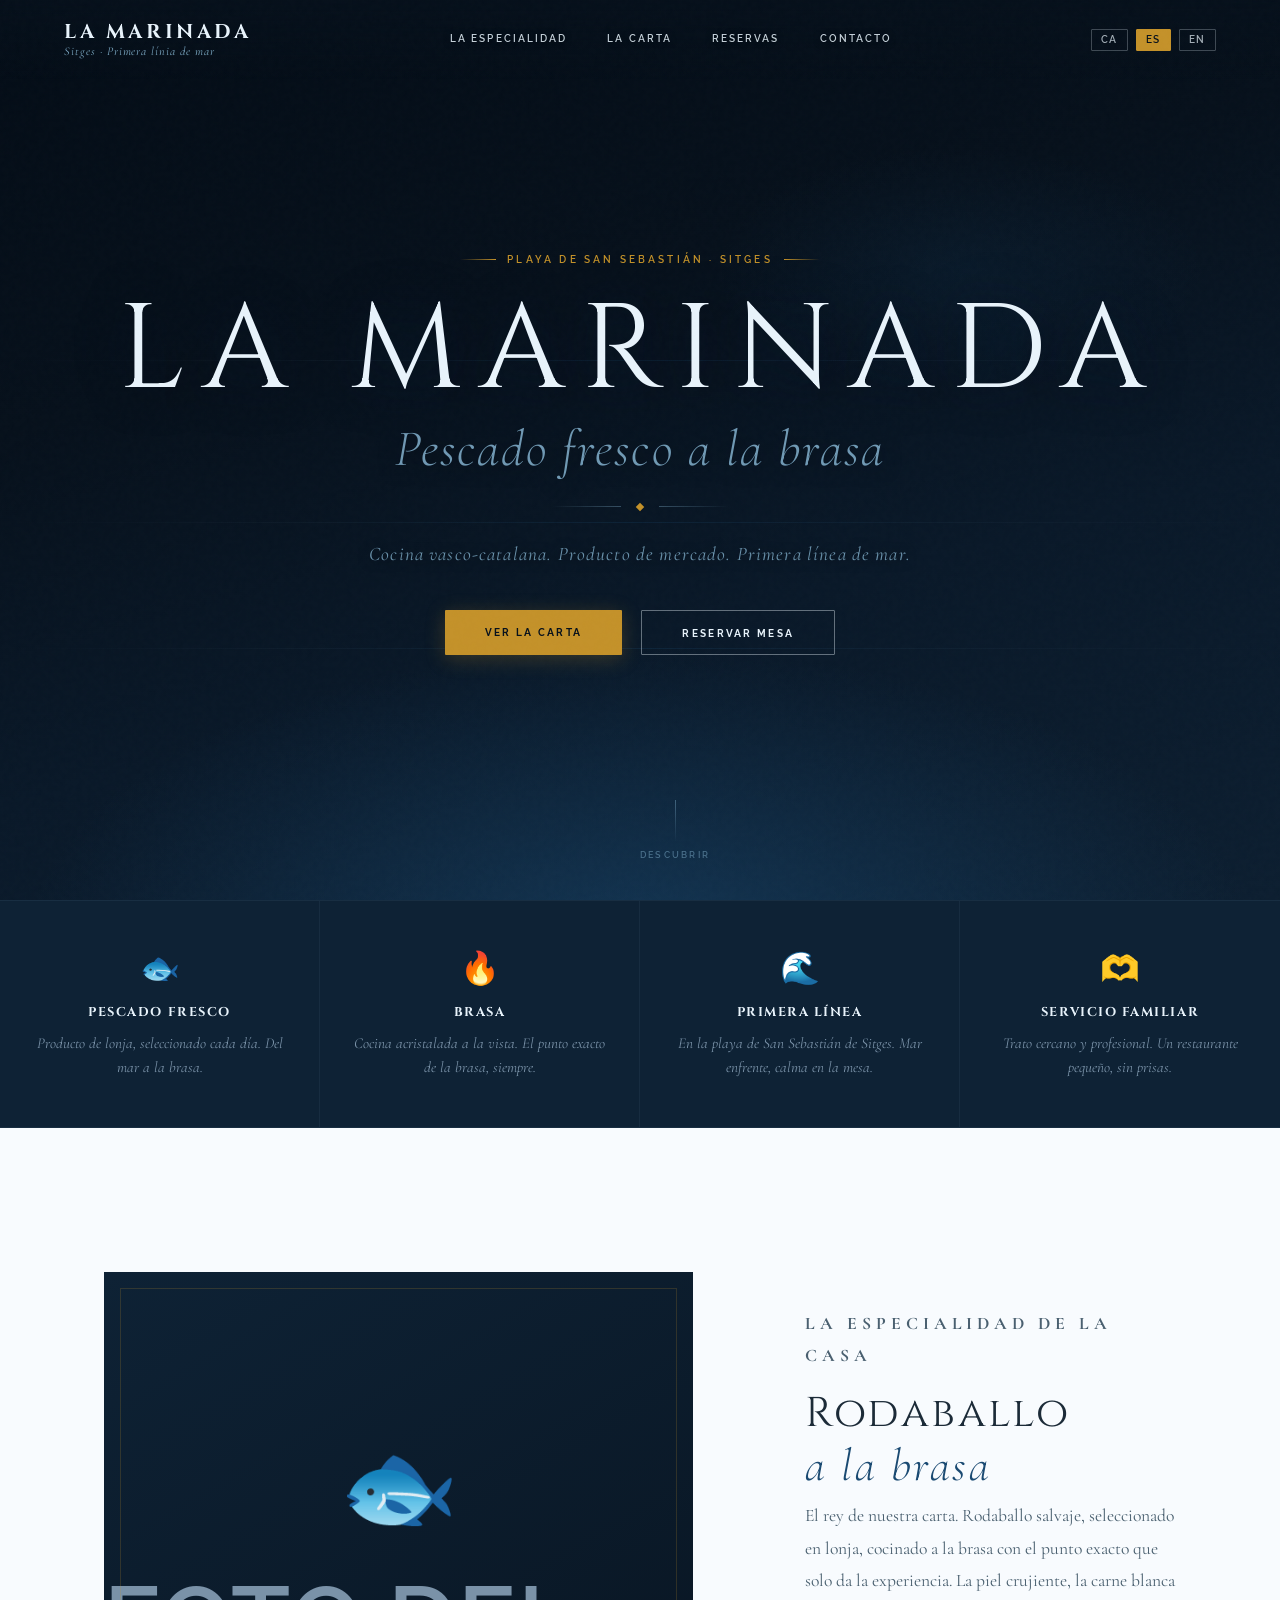
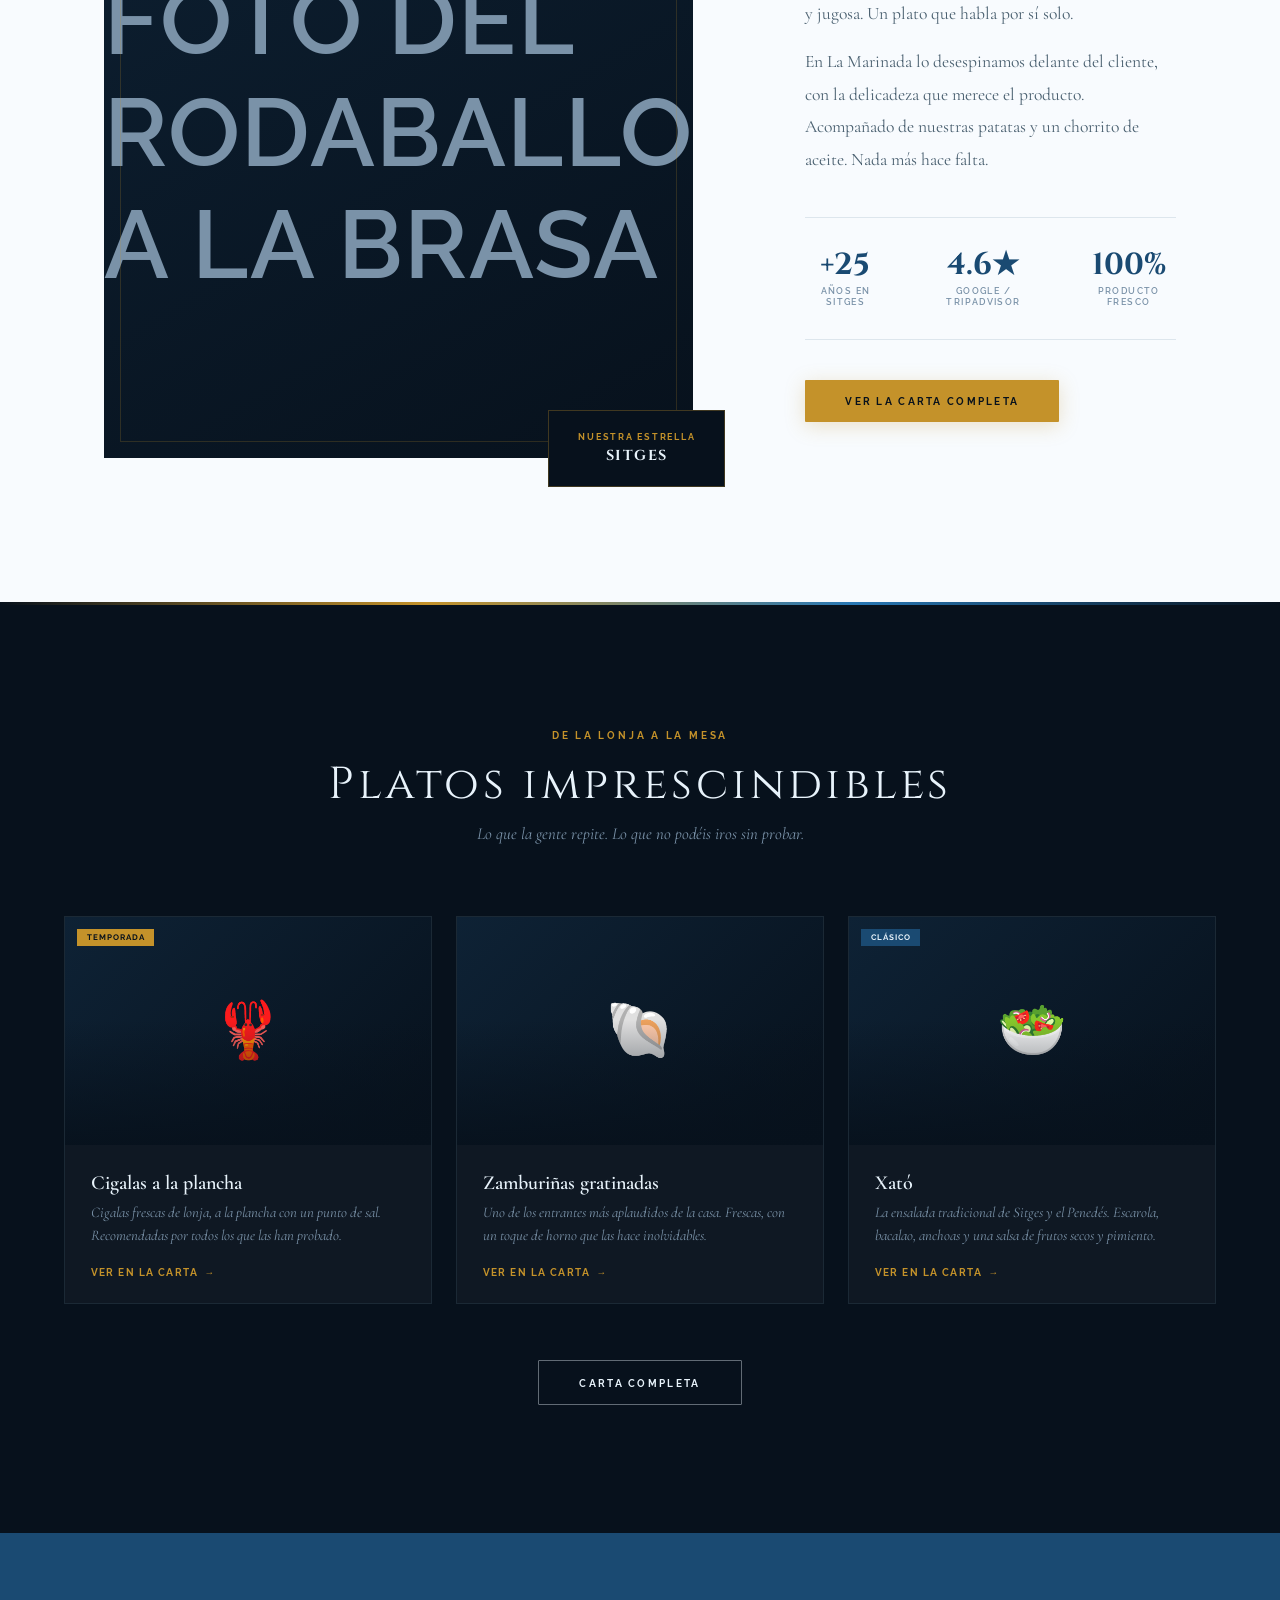
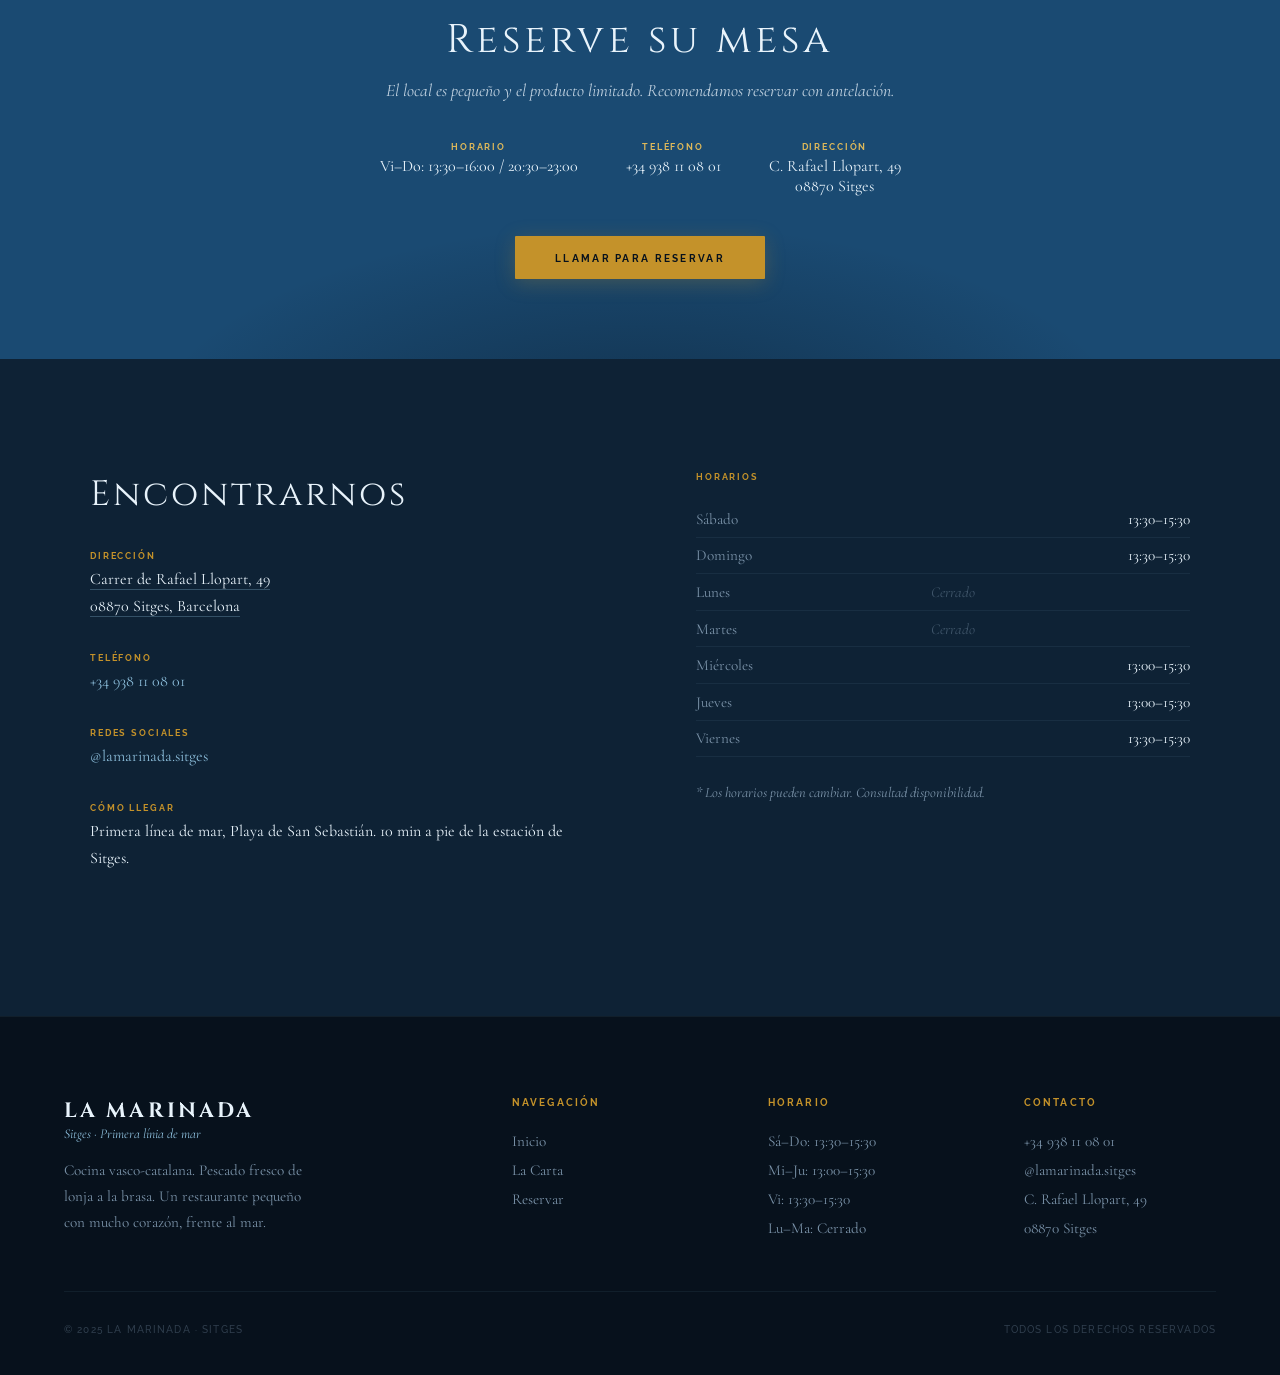
==== commit b741dd50: "correccion enlaces+ enlace maps, arreglo carta bebidas. hay que arreglar los enlaces internos y el h" ====
--- a/index.html
+++ b/index.html
@@ -453,8 +453,10 @@
           <span data-lang="en">Address</span>
         </div>
         <div class="info-value">
-          Carrer de Rafael Llopart, 49<br>
-          08870 Sitges, Barcelona
+          <a href="https://maps.app.goo.gl/DbhWKGogLUuY2MYQ8" target="_blank" rel="noopener" style="color:inherit;text-decoration:none;border-bottom:1px solid rgba(139,188,217,.3);transition:border-color .2s;" onmouseover="this.style.borderColor='var(--gold)'" onmouseout="this.style.borderColor='rgba(139,188,217,.3)'">
+            Carrer de Rafael Llopart, 49<br>
+            08870 Sitges, Barcelona
+          </a>
         </div>
       </div>
 
@@ -503,15 +505,59 @@
       <table class="hours-table">
         <tr>
           <td>
-            <span data-lang="ca">Dilluns – Dijous</span>
-            <span data-lang="es">Lunes – Jueves</span>
-            <span data-lang="en">Monday – Thursday</span>
+            <span data-lang="ca">Dissabte</span>
+            <span data-lang="es">Sábado</span>
+            <span data-lang="en">Saturday</span>
+          </td>
+          <td>13:30–15:30</td>
+        </tr>
+        <tr>
+          <td>
+            <span data-lang="ca">Diumenge</span>
+            <span data-lang="es">Domingo</span>
+            <span data-lang="en">Sunday</span>
+          </td>
+          <td>13:30–15:30</td>
+        </tr>
+        <tr>
+          <td>
+            <span data-lang="ca">Dilluns</span>
+            <span data-lang="es">Lunes</span>
+            <span data-lang="en">Monday</span>
           </td>
           <td class="closed">
             <span data-lang="ca">Tancat</span>
             <span data-lang="es">Cerrado</span>
             <span data-lang="en">Closed</span>
           </td>
+        </tr>
+        <tr>
+          <td>
+            <span data-lang="ca">Dimarts</span>
+            <span data-lang="es">Martes</span>
+            <span data-lang="en">Tuesday</span>
+          </td>
+          <td class="closed">
+            <span data-lang="ca">Tancat</span>
+            <span data-lang="es">Cerrado</span>
+            <span data-lang="en">Closed</span>
+          </td>
+        </tr>
+        <tr>
+          <td>
+            <span data-lang="ca">Dimecres</span>
+            <span data-lang="es">Miércoles</span>
+            <span data-lang="en">Wednesday</span>
+          </td>
+          <td>13:00–15:30</td>
+        </tr>
+        <tr>
+          <td>
+            <span data-lang="ca">Dijous</span>
+            <span data-lang="es">Jueves</span>
+            <span data-lang="en">Thursday</span>
+          </td>
+          <td>13:00–15:30</td>
         </tr>
         <tr>
           <td>
@@ -519,30 +565,14 @@
             <span data-lang="es">Viernes</span>
             <span data-lang="en">Friday</span>
           </td>
-          <td>13:30–16:00 / 20:30–23:00</td>
-        </tr>
-        <tr>
-          <td>
-            <span data-lang="ca">Dissabte</span>
-            <span data-lang="es">Sábado</span>
-            <span data-lang="en">Saturday</span>
-          </td>
-          <td>13:30–16:00 / 20:30–23:00</td>
-        </tr>
-        <tr>
-          <td>
-            <span data-lang="ca">Diumenge</span>
-            <span data-lang="es">Domingo</span>
-            <span data-lang="en">Sunday</span>
-          </td>
-          <td>13:30–16:00</td>
+          <td>13:30–15:30</td>
         </tr>
       </table>
 
       <p style="font-family:'Cormorant Garamond',serif;font-size:.9rem;font-style:italic;color:var(--stone);margin-top:1.5rem;line-height:1.6">
-        <span data-lang="ca">* Horari d'estiu: de dimarts a diumenge. Consulteu disponibilitat fora de temporada.</span>
-        <span data-lang="es">* Horario de verano: de martes a domingo. Consultad disponibilidad fuera de temporada.</span>
-        <span data-lang="en">* Summer hours: Tuesday to Sunday. Check availability outside season.</span>
+        <span data-lang="ca">* Els horaris poden variar. Consulteu disponibilitat.</span>
+        <span data-lang="es">* Los horarios pueden cambiar. Consultad disponibilidad.</span>
+        <span data-lang="en">* Hours may change. Check availability.</span>
       </p>
     </div>
   </div>
@@ -595,19 +625,24 @@
           <span data-lang="en">Hours</span>
         </h5>
         <p>
-          <span data-lang="ca">Dv–Dg: 13:30–16:00</span>
-          <span data-lang="es">Vi–Do: 13:30–16:00</span>
-          <span data-lang="en">Fri–Sun: 1:30–4pm</span>
+          <span data-lang="ca">Ds–Dg: 13:30–15:30</span>
+          <span data-lang="es">Sá–Do: 13:30–15:30</span>
+          <span data-lang="en">Sat–Sun: 1:30–3:30pm</span>
         </p>
         <p>
-          <span data-lang="ca">Dv–Ds: 20:30–23:00</span>
-          <span data-lang="es">Vi–Sá: 20:30–23:00</span>
-          <span data-lang="en">Fri–Sat: 8:30–11pm</span>
+          <span data-lang="ca">Dc–Dj: 13:00–15:30</span>
+          <span data-lang="es">Mi–Ju: 13:00–15:30</span>
+          <span data-lang="en">Wed–Thu: 1:00–3:30pm</span>
         </p>
         <p>
-          <span data-lang="ca">Dl–Dj: Tancat</span>
-          <span data-lang="es">Lu–Ju: Cerrado</span>
-          <span data-lang="en">Mon–Thu: Closed</span>
+          <span data-lang="ca">Dv: 13:30–15:30</span>
+          <span data-lang="es">Vi: 13:30–15:30</span>
+          <span data-lang="en">Fri: 1:30–3:30pm</span>
+        </p>
+        <p>
+          <span data-lang="ca">Dl–Dm: Tancat</span>
+          <span data-lang="es">Lu–Ma: Cerrado</span>
+          <span data-lang="en">Mon–Tue: Closed</span>
         </p>
       </div>
 
@@ -619,7 +654,7 @@
         </h5>
         <a href="tel:+34938110801">+34 938 11 08 01</a>
         <a href="https://www.instagram.com/lamarinada.sitges" target="_blank">@lamarinada.sitges</a>
-        <p>C. Rafael Llopart, 49<br>08870 Sitges</p>
+        <a href="https://maps.app.goo.gl/DbhWKGogLUuY2MYQ8" target="_blank" rel="noopener">C. Rafael Llopart, 49<br>08870 Sitges</a>
       </div>
     </div>
 
--- a/global.css
+++ b/global.css
@@ -1,44 +1,41 @@
-l · CSS
-Copiar
-
 /* ============================================================
    GLOBAL.CSS — La Marinada · Sitges
    Variables, reset, nav, footer, shared utilities
    ============================================================ */
- 
+
 :root {
-  --deep:     #07111C;   /* azul noche */
-  --navy:     #0E2235;   /* azul marino oscuro */
-  --ocean:    #1A4A72;   /* azul océano */
-  --wave:     #2878B5;   /* azul vivo */
-  --mist:     #8BBCD9;   /* azul claro */
-  --foam:     #E8F3FB;   /* espuma */
+  --deep:     #07111C;
+  --navy:     #0E2235;
+  --ocean:    #1A4A72;
+  --wave:     #2878B5;
+  --mist:     #8BBCD9;
+  --foam:     #E8F3FB;
   --white:    #F8FBFE;
-  --gold:     #C4922A;   /* dorado bronce */
+  --gold:     #C4922A;
   --gold-lt:  #DDB85A;
-  --sand:     #EDE0C8;   /* arena */
-  --stone:    #7A92A8;   /* piedra azulada */
-  --ink:      #1C2B38;   /* casi negro azulado */
-}
- 
+  --sand:     #EDE0C8;
+  --stone:    #7A92A8;
+  --ink:      #1C2B38;
+}
+
 *, *::before, *::after { box-sizing: border-box; margin: 0; padding: 0; }
 html { scroll-behavior: smooth; }
- 
+
 body {
   background: var(--white);
   color: var(--ink);
   font-family: 'Cormorant Garamond', Georgia, serif;
   overflow-x: hidden;
 }
- 
-/* Grain overlay */
+
+/* Grain overlay — subtle */
 body::before {
   content: '';
   position: fixed; inset: 0;
-  background-image: url("data:image/svg+xml,%3Csvg viewBox='0 0 200 200' xmlns='http://www.w3.org/2000/svg'%3E%3Cfilter id='n'%3E%3CfeTurbulence type='fractalNoise' baseFrequency='0.8' numOctaves='4' stitchTiles='stitch'/%3E%3C/filter%3E%3Crect width='100%25' height='100%25' filter='url(%23n)' opacity='0.025'/%3E%3C/svg%3E");
-  pointer-events: none; z-index: 999; opacity: .7;
-}
- 
+  background-image: url("data:image/svg+xml,%3Csvg viewBox='0 0 200 200' xmlns='http://www.w3.org/2000/svg'%3E%3Cfilter id='n'%3E%3CfeTurbulence type='fractalNoise' baseFrequency='0.8' numOctaves='4' stitchTiles='stitch'/%3E%3C/filter%3E%3Crect width='100%25' height='100%25' filter='url(%23n)' opacity='0.018'/%3E%3C/svg%3E");
+  pointer-events: none; z-index: 999; opacity: .5;
+}
+
 /* ─── NAV ─── */
 nav.main-nav {
   position: fixed; top: 0; left: 0; right: 0; z-index: 500;
@@ -46,133 +43,141 @@
   padding: 1.4rem 4rem;
   transition: background .4s, padding .3s, box-shadow .4s;
 }
- 
+
 nav.main-nav.transparent {
-  background: linear-gradient(to bottom, rgba(7,17,28,.85) 0%, transparent 100%);
-}
- 
+  background: linear-gradient(to bottom, rgba(7,17,28,.9) 0%, rgba(7,17,28,.4) 70%, transparent 100%);
+}
+
 nav.main-nav.solid {
-  background: rgba(7,17,28,.97);
+  background: rgba(7,17,28,.98);
   box-shadow: 0 2px 30px rgba(0,0,0,.4);
-  backdrop-filter: blur(10px);
-}
- 
+  backdrop-filter: blur(12px);
+}
+
 nav.main-nav.scrolled {
-  background: rgba(7,17,28,.97) !important;
+  background: rgba(7,17,28,.98) !important;
   padding: 1rem 4rem;
   box-shadow: 0 2px 30px rgba(0,0,0,.4);
-  backdrop-filter: blur(10px);
-}
- 
+  backdrop-filter: blur(12px);
+}
+
 .nav-logo { text-decoration: none; line-height: 1; }
- 
+
 .nav-logo-main {
   font-family: 'Cinzel', serif;
   font-size: 1.25rem; font-weight: 700;
   letter-spacing: .18em; text-transform: uppercase;
   color: var(--foam); display: block;
 }
- 
+
 .nav-logo-sub {
   font-family: 'Cormorant Garamond', serif;
-  font-size: .72rem; font-style: italic; letter-spacing: .1em;
-  color: var(--mist); opacity: .75; display: block;
-  margin-top: .1rem;
-}
- 
+  font-size: .75rem; font-style: italic; letter-spacing: .08em;
+  color: var(--mist); opacity: .9; display: block;
+  margin-top: .15rem;
+}
+
 .nav-links { display: flex; gap: 2.5rem; list-style: none; }
- 
+
 .nav-links a {
   font-family: 'Raleway', sans-serif;
   font-size: .65rem; font-weight: 600; letter-spacing: .2em;
-  text-transform: uppercase; color: rgba(232,243,251,.65);
+  text-transform: uppercase; color: rgba(232,243,251,.85);
   text-decoration: none; position: relative; padding-bottom: 3px;
   transition: color .2s;
-}
- 
+  text-shadow: 0 1px 6px rgba(0,0,0,.5);
+}
+
 .nav-links a::after {
   content: ''; position: absolute; bottom: 0; left: 0;
   width: 0; height: 1px; background: var(--gold);
   transition: width .3s;
 }
- 
+
 .nav-links a:hover, .nav-links a.active { color: var(--gold-lt); }
 .nav-links a:hover::after, .nav-links a.active::after { width: 100%; }
- 
+
+/* When nav is solid (carta page / scrolled) — links fully bright */
+nav.main-nav.solid .nav-links a,
+nav.main-nav.scrolled .nav-links a {
+  color: rgba(232,243,251,.9);
+  text-shadow: none;
+}
+
 .lang-switcher { display: flex; gap: .5rem; }
- 
+
 .lang-switcher button {
-  background: none; border: 1px solid rgba(232,243,251,.2);
-  color: rgba(232,243,251,.55); font-family: 'Raleway', sans-serif;
+  background: none; border: 1px solid rgba(232,243,251,.25);
+  color: rgba(232,243,251,.7); font-family: 'Raleway', sans-serif;
   font-size: .6rem; font-weight: 600; letter-spacing: .1em;
   text-transform: uppercase; padding: .28rem .6rem;
   cursor: pointer; transition: all .2s; border-radius: 1px;
 }
- 
+
 .lang-switcher button:hover,
 .lang-switcher button.active {
   background: var(--gold); border-color: var(--gold); color: var(--deep);
 }
- 
+
 /* ─── FOOTER ─── */
 footer.main-footer {
   background: var(--deep);
   padding: 5rem 4rem 2.5rem;
   border-top: 1px solid rgba(139,188,217,.08);
 }
- 
+
 .footer-inner {
   max-width: 1200px; margin: 0 auto;
 }
- 
+
 .footer-top {
   display: grid; grid-template-columns: 2fr 1fr 1fr 1fr;
   gap: 4rem; padding-bottom: 3rem;
   border-bottom: 1px solid rgba(139,188,217,.08);
   margin-bottom: 2rem;
 }
- 
+
 .footer-brand-name {
   font-family: 'Cinzel', serif;
   font-size: 1.3rem; font-weight: 700; letter-spacing: .15em;
   text-transform: uppercase; color: var(--foam);
 }
- 
+
 .footer-brand-sub {
   font-family: 'Cormorant Garamond', serif;
   font-size: .85rem; font-style: italic;
   color: var(--mist); margin-bottom: 1rem;
 }
- 
+
 .footer-brand p {
   font-family: 'Cormorant Garamond', serif;
   font-size: .95rem; line-height: 1.7;
   color: var(--stone); max-width: 260px;
 }
- 
+
 .footer-col h5 {
   font-family: 'Raleway', sans-serif;
   font-size: .6rem; font-weight: 700; letter-spacing: .22em;
   text-transform: uppercase; color: var(--gold);
   margin-bottom: 1.2rem;
 }
- 
+
 .footer-col p, .footer-col a {
   font-family: 'Cormorant Garamond', serif;
   font-size: .95rem; color: var(--stone);
   line-height: 1.9; text-decoration: none; display: block;
   transition: color .2s;
 }
- 
+
 .footer-col a:hover { color: var(--foam); }
- 
+
 .footer-bottom {
   display: flex; justify-content: space-between; align-items: center;
   font-family: 'Raleway', sans-serif;
   font-size: .6rem; font-weight: 500; letter-spacing: .12em;
   text-transform: uppercase; color: rgba(122,146,168,.35);
 }
- 
+
 /* ─── BUTTONS ─── */
 .btn {
   font-family: 'Raleway', sans-serif;
@@ -182,29 +187,29 @@
   transition: all .25s; cursor: pointer; border: none;
   display: inline-block;
 }
- 
+
 .btn-primary {
   background: var(--gold); color: var(--deep);
   box-shadow: 0 4px 20px rgba(196,146,42,.25);
 }
- 
+
 .btn-primary:hover {
   background: var(--gold-lt);
   box-shadow: 0 6px 28px rgba(196,146,42,.45);
   transform: translateY(-2px);
 }
- 
+
 .btn-outline {
   background: transparent;
-  border: 1px solid rgba(232,243,251,.3);
+  border: 1px solid rgba(232,243,251,.4);
   color: var(--foam);
 }
- 
+
 .btn-outline:hover {
   border-color: var(--gold-lt); color: var(--gold-lt);
   transform: translateY(-2px);
 }
- 
+
 /* ─── LANG SYSTEM ─── */
 [data-lang] { display: none; }
 .lang-ca [data-lang="ca"],
@@ -213,7 +218,7 @@
 .lang-ca .nav-links [data-lang="ca"],
 .lang-es .nav-links [data-lang="es"],
 .lang-en .nav-links [data-lang="en"] { display: flex; }
- 
+
 /* ─── RESPONSIVE ─── */
 @media (max-width: 900px) {
   nav.main-nav, nav.main-nav.scrolled { padding: 1rem 1.5rem; }
@@ -222,7 +227,7 @@
   .footer-top { grid-template-columns: 1fr 1fr; gap: 2rem; }
   .footer-bottom { flex-direction: column; gap: .5rem; text-align: center; }
 }
- 
+
 @media (max-width: 600px) {
   .footer-top { grid-template-columns: 1fr; }
-}+}
--- a/index.css
+++ b/index.css
@@ -14,29 +14,29 @@
 .hero-bg {
   position: absolute; inset: 0;
   background:
-    radial-gradient(ellipse 100% 60% at 50% 110%, rgba(26,74,114,.7) 0%, transparent 60%),
-    radial-gradient(ellipse 40% 30% at 75% 30%, rgba(40,120,181,.12) 0%, transparent 55%),
-    linear-gradient(170deg, #030A12 0%, #07111C 30%, #0B1E32 65%, #0E2235 100%);
-}
-
-/* Animated horizontal shimmer — evokes sea horizon */
+    radial-gradient(ellipse 80% 55% at 50% 105%, rgba(26,74,114,.55) 0%, transparent 60%),
+    radial-gradient(ellipse 35% 25% at 75% 30%, rgba(40,120,181,.08) 0%, transparent 55%),
+    linear-gradient(165deg, #040D17 0%, #07111C 35%, #0A1929 65%, #0D1F31 100%);
+}
+
+/* Horizon shimmer — very subtle, only 3 lines */
 .horizon-lines { position: absolute; inset: 0; pointer-events: none; }
 
 .h-line {
-  position: absolute; left: -5%; right: -5%; height: 1px;
+  position: absolute; left: 0; right: 0; height: 1px;
   background: linear-gradient(to right,
     transparent 0%,
-    rgba(139,188,217,.08) 20%,
-    rgba(40,120,181,.25) 50%,
-    rgba(139,188,217,.08) 80%,
+    rgba(139,188,217,.04) 25%,
+    rgba(40,120,181,.12) 50%,
+    rgba(139,188,217,.04) 75%,
     transparent 100%
   );
-  animation: shimmer var(--dur,10s) var(--delay,0s) ease-in-out infinite alternate;
+  animation: shimmer var(--dur,12s) var(--delay,0s) ease-in-out infinite alternate;
 }
 
 @keyframes shimmer {
-  0%   { transform: translateY(0) scaleX(.92); opacity: .25; }
-  100% { transform: translateY(var(--drift,-25px)) scaleX(1.08); opacity: .9; }
+  0%   { transform: translateY(0); opacity: .2; }
+  100% { transform: translateY(var(--drift,-20px)); opacity: .6; }
 }
 
 /* Floating foam dots */
@@ -44,15 +44,15 @@
 
 .dot {
   position: absolute; border-radius: 50%;
-  background: rgba(139,188,217,.5);
+  background: rgba(139,188,217,.45);
   animation: floatDot var(--dur,12s) var(--delay,0s) ease-in-out infinite;
   opacity: 0;
 }
 
 @keyframes floatDot {
   0%   { opacity: 0; transform: translateY(0) translateX(0); }
-  15%  { opacity: .5; }
-  85%  { opacity: .2; }
+  15%  { opacity: .45; }
+  85%  { opacity: .15; }
   100% { opacity: 0; transform: translateY(-75vh) translateX(var(--drift,20px)); }
 }
 
@@ -91,7 +91,7 @@
   font-size: clamp(3rem, 9.5vw, 7.5rem);
   font-weight: 400; letter-spacing: .14em; text-transform: uppercase;
   line-height: .9; color: var(--foam);
-  text-shadow: 0 0 80px rgba(40,120,181,.3);
+  text-shadow: 0 2px 40px rgba(7,17,28,.8), 0 0 80px rgba(40,120,181,.2);
   animation: fadeUp 1s .3s both;
 }
 
@@ -100,8 +100,9 @@
   font-family: 'Cormorant Garamond', serif;
   font-size: clamp(1.4rem, 4vw, 3.2rem);
   font-weight: 300; font-style: italic; letter-spacing: .04em;
-  text-transform: none; color: rgba(139,188,217,.75);
+  text-transform: none; color: rgba(139,188,217,.8);
   margin-top: .4em;
+  text-shadow: 0 1px 20px rgba(7,17,28,.6);
 }
 
 .hero-sep {
@@ -111,10 +112,10 @@
 
 .hero-sep-line {
   width: 70px; height: 1px;
-  background: linear-gradient(to right, transparent, rgba(139,188,217,.3));
-}
-
-.hero-sep-line.r { background: linear-gradient(to left, transparent, rgba(139,188,217,.3)); }
+  background: linear-gradient(to right, transparent, rgba(139,188,217,.35));
+}
+
+.hero-sep-line.r { background: linear-gradient(to left, transparent, rgba(139,188,217,.35)); }
 
 .hero-sep-diamond {
   width: 6px; height: 6px;
@@ -125,8 +126,9 @@
   font-family: 'Cormorant Garamond', serif;
   font-size: clamp(.95rem, 2.3vw, 1.2rem);
   font-style: italic; letter-spacing: .06em;
-  color: rgba(139,188,217,.6); margin-bottom: 2.8rem;
+  color: rgba(139,188,217,.75); margin-bottom: 2.8rem;
   animation: fadeUp 1s .62s both;
+  text-shadow: 0 1px 12px rgba(7,17,28,.7);
 }
 
 .hero-cta {
@@ -144,12 +146,12 @@
 .hero-scroll-text {
   font-family: 'Raleway', sans-serif;
   font-size: .56rem; font-weight: 600; letter-spacing: .25em;
-  text-transform: uppercase; color: rgba(139,188,217,.35);
+  text-transform: uppercase; color: rgba(139,188,217,.45);
 }
 
 .hero-scroll-line {
   width: 1px; height: 42px;
-  background: linear-gradient(to bottom, rgba(139,188,217,.35), transparent);
+  background: linear-gradient(to bottom, rgba(139,188,217,.4), transparent);
   animation: scrollBlink 2.5s ease-in-out infinite;
 }
 
@@ -214,7 +216,6 @@
   position: relative; overflow: hidden;
 }
 
-/* Decorative double border */
 .spec-img-frame::before {
   content: ''; position: absolute; inset: 1rem; z-index: 2;
   border: 1px solid rgba(196,146,42,.2); pointer-events: none;
@@ -234,7 +235,6 @@
   text-transform: uppercase; font-weight: 600;
 }
 
-/* "Since" badge */
 .spec-badge {
   position: absolute; bottom: -1.8rem; right: -2rem; z-index: 3;
   background: var(--deep); border: 1px solid rgba(196,146,42,.3);
@@ -410,7 +410,7 @@
 .reserve-band::before {
   content: ''; position: absolute; top: 0; left: 0; right: 0; bottom: 0;
   background:
-    radial-gradient(ellipse 60% 80% at 50% 120%, rgba(7,17,28,.5) 0%, transparent 65%);
+    radial-gradient(ellipse 60% 80% at 50% 120%, rgba(7,17,28,.45) 0%, transparent 65%);
 }
 
 .reserve-band-content { position: relative; z-index: 1; }
@@ -425,7 +425,7 @@
 .reserve-band p {
   font-family: 'Cormorant Garamond', serif;
   font-size: 1.1rem; font-style: italic;
-  color: rgba(232,243,251,.7); margin-bottom: 2.5rem;
+  color: rgba(232,243,251,.8); margin-bottom: 2.5rem;
 }
 
 .reserve-band .reserve-info {
@@ -433,9 +433,7 @@
   flex-wrap: wrap; margin-bottom: 2.5rem;
 }
 
-.reserve-item {
-  text-align: center;
-}
+.reserve-item { text-align: center; }
 
 .reserve-item-label {
   font-family: 'Raleway', sans-serif;
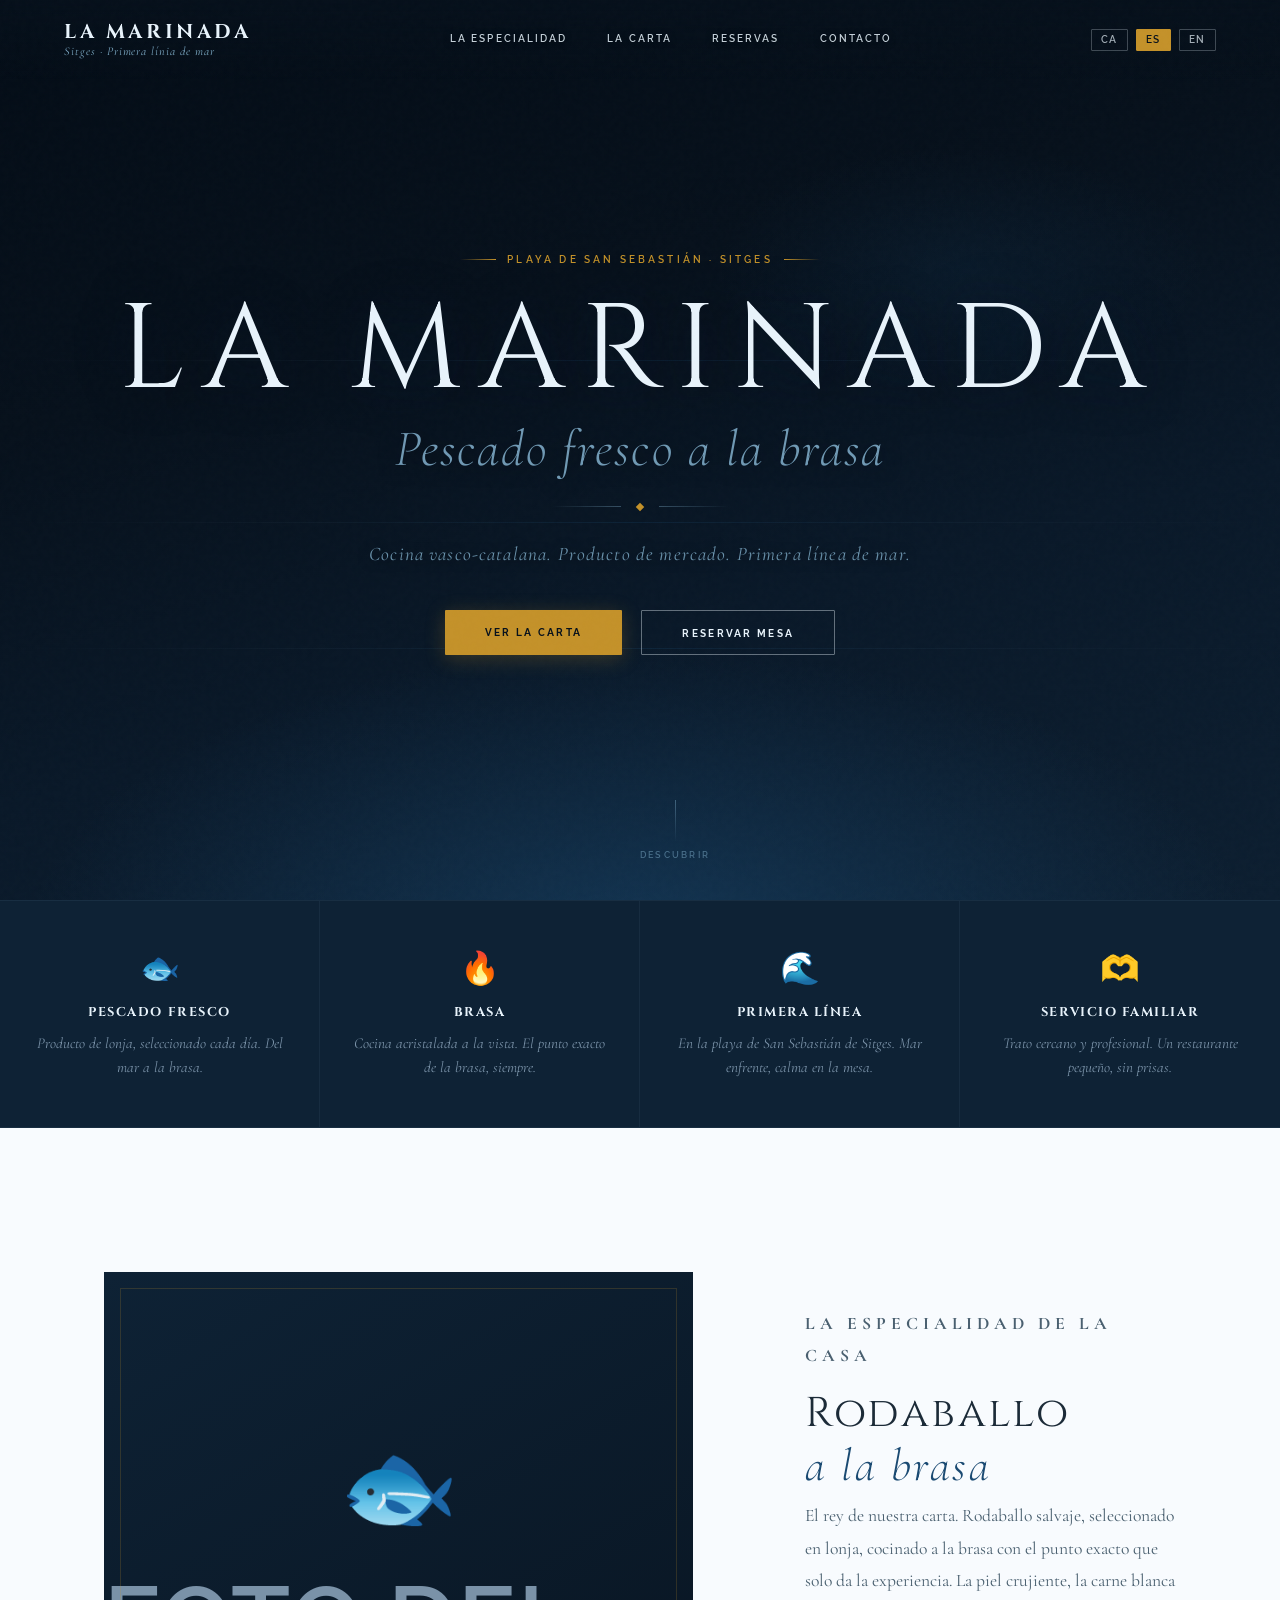
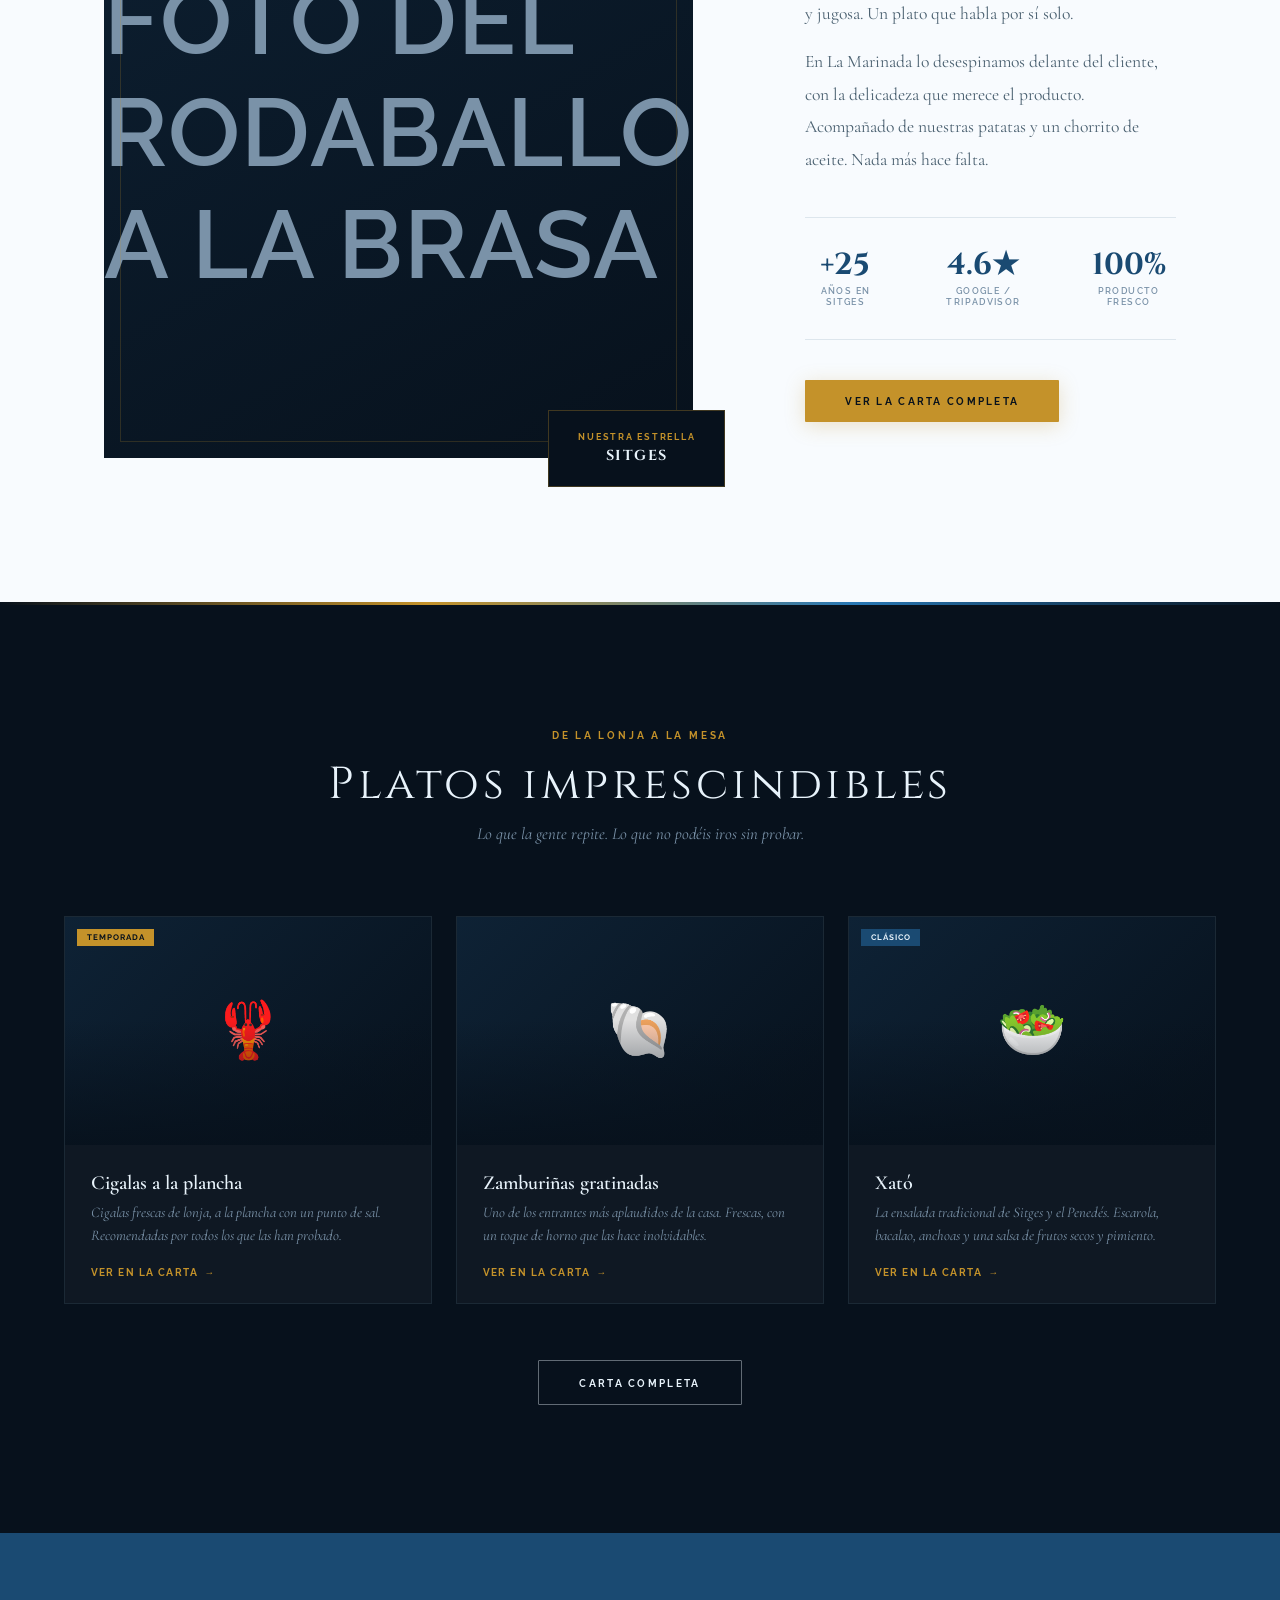
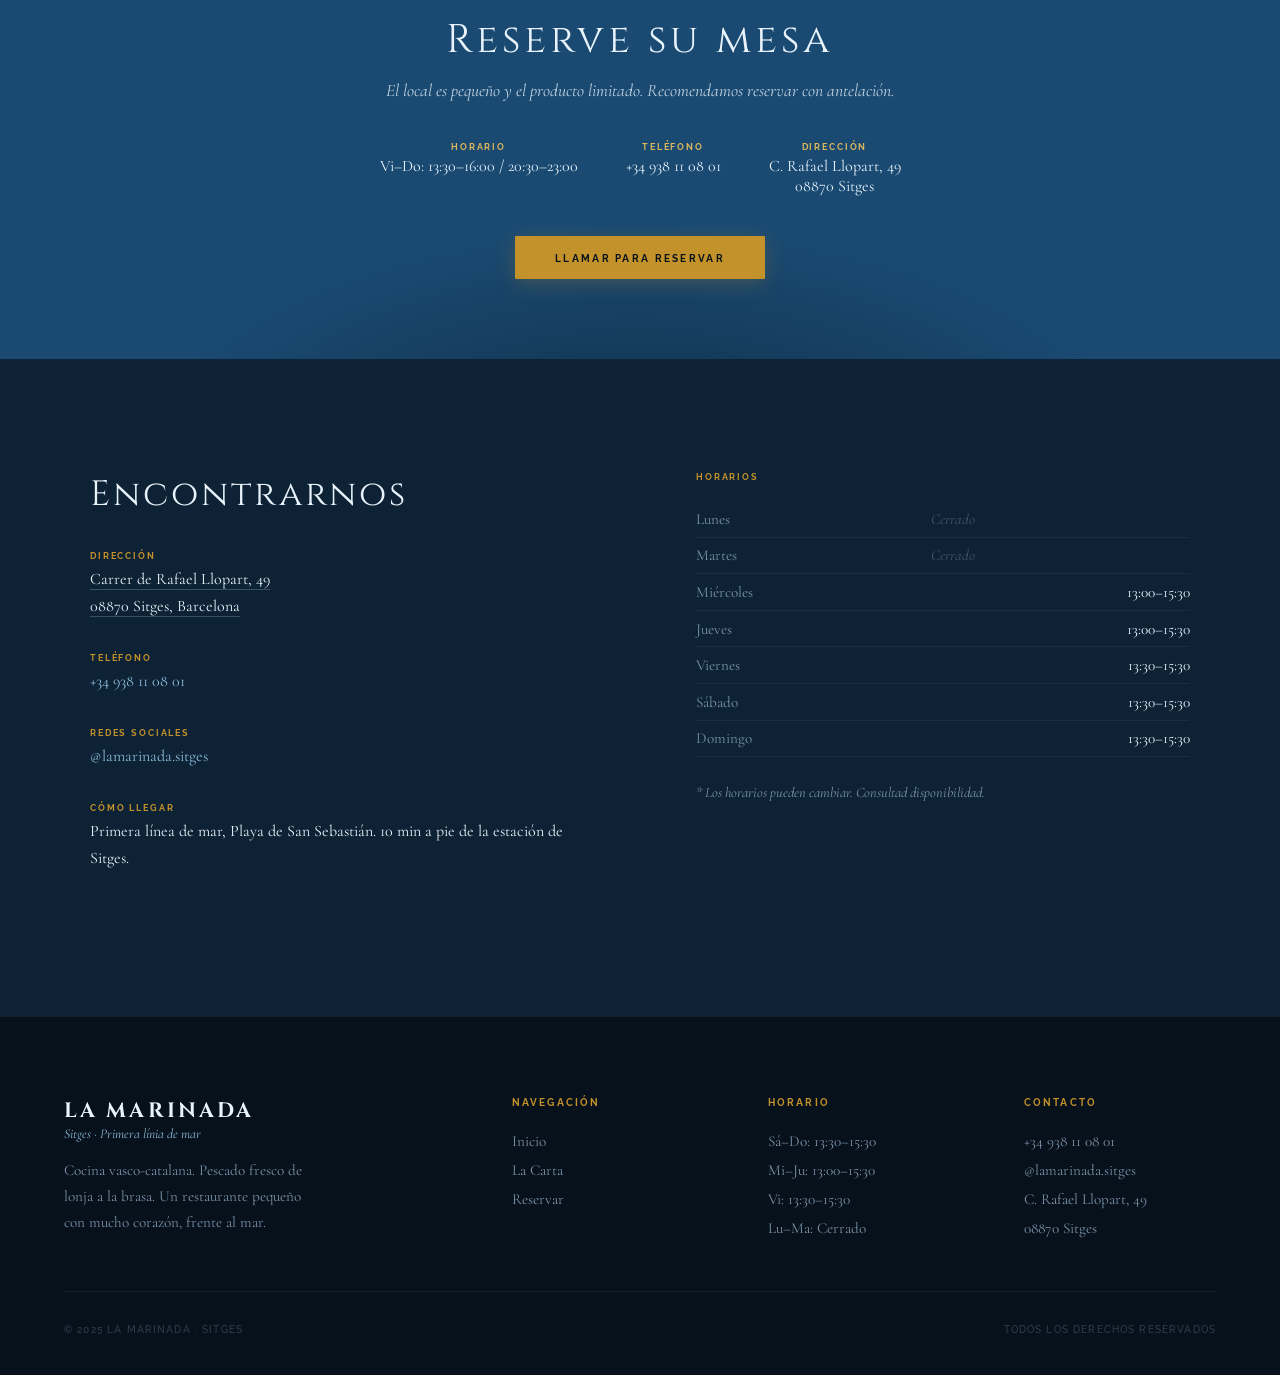
==== commit 66976bf9: "modificaciones de la carta" ====
--- a/index.html
+++ b/index.html
@@ -453,7 +453,7 @@
           <span data-lang="en">Address</span>
         </div>
         <div class="info-value">
-          <a href="https://maps.app.goo.gl/DbhWKGogLUuY2MYQ8" target="_blank" rel="noopener" style="color:inherit;text-decoration:none;border-bottom:1px solid rgba(139,188,217,.3);transition:border-color .2s;" onmouseover="this.style.borderColor='var(--gold)'" onmouseout="this.style.borderColor='rgba(139,188,217,.3)'">
+          <a href="https://www.google.com/maps/search/La+Marinada+Sitges/@41.235955,1.812952,17z" target="_blank" rel="noopener" style="color:inherit;text-decoration:none;border-bottom:1px solid rgba(139,188,217,.3);transition:border-color .2s;" onmouseover="this.style.borderColor='var(--gold)'" onmouseout="this.style.borderColor='rgba(139,188,217,.3)'">
             Carrer de Rafael Llopart, 49<br>
             08870 Sitges, Barcelona
           </a>
@@ -503,6 +503,54 @@
         <span data-lang="en">Opening hours</span>
       </div>
       <table class="hours-table">
+        <tr>
+          <td>
+            <span data-lang="ca">Dilluns</span>
+            <span data-lang="es">Lunes</span>
+            <span data-lang="en">Monday</span>
+          </td>
+          <td class="closed">
+            <span data-lang="ca">Tancat</span>
+            <span data-lang="es">Cerrado</span>
+            <span data-lang="en">Closed</span>
+          </td>
+        </tr>
+        <tr>
+          <td>
+            <span data-lang="ca">Dimarts</span>
+            <span data-lang="es">Martes</span>
+            <span data-lang="en">Tuesday</span>
+          </td>
+          <td class="closed">
+            <span data-lang="ca">Tancat</span>
+            <span data-lang="es">Cerrado</span>
+            <span data-lang="en">Closed</span>
+          </td>
+        </tr>
+        <tr>
+          <td>
+            <span data-lang="ca">Dimecres</span>
+            <span data-lang="es">Miércoles</span>
+            <span data-lang="en">Wednesday</span>
+          </td>
+          <td>13:00–15:30</td>
+        </tr>
+        <tr>
+          <td>
+            <span data-lang="ca">Dijous</span>
+            <span data-lang="es">Jueves</span>
+            <span data-lang="en">Thursday</span>
+          </td>
+          <td>13:00–15:30</td>
+        </tr>
+        <tr>
+          <td>
+            <span data-lang="ca">Divendres</span>
+            <span data-lang="es">Viernes</span>
+            <span data-lang="en">Friday</span>
+          </td>
+          <td>13:30–15:30</td>
+        </tr>
         <tr>
           <td>
             <span data-lang="ca">Dissabte</span>
@@ -516,54 +564,6 @@
             <span data-lang="ca">Diumenge</span>
             <span data-lang="es">Domingo</span>
             <span data-lang="en">Sunday</span>
-          </td>
-          <td>13:30–15:30</td>
-        </tr>
-        <tr>
-          <td>
-            <span data-lang="ca">Dilluns</span>
-            <span data-lang="es">Lunes</span>
-            <span data-lang="en">Monday</span>
-          </td>
-          <td class="closed">
-            <span data-lang="ca">Tancat</span>
-            <span data-lang="es">Cerrado</span>
-            <span data-lang="en">Closed</span>
-          </td>
-        </tr>
-        <tr>
-          <td>
-            <span data-lang="ca">Dimarts</span>
-            <span data-lang="es">Martes</span>
-            <span data-lang="en">Tuesday</span>
-          </td>
-          <td class="closed">
-            <span data-lang="ca">Tancat</span>
-            <span data-lang="es">Cerrado</span>
-            <span data-lang="en">Closed</span>
-          </td>
-        </tr>
-        <tr>
-          <td>
-            <span data-lang="ca">Dimecres</span>
-            <span data-lang="es">Miércoles</span>
-            <span data-lang="en">Wednesday</span>
-          </td>
-          <td>13:00–15:30</td>
-        </tr>
-        <tr>
-          <td>
-            <span data-lang="ca">Dijous</span>
-            <span data-lang="es">Jueves</span>
-            <span data-lang="en">Thursday</span>
-          </td>
-          <td>13:00–15:30</td>
-        </tr>
-        <tr>
-          <td>
-            <span data-lang="ca">Divendres</span>
-            <span data-lang="es">Viernes</span>
-            <span data-lang="en">Friday</span>
           </td>
           <td>13:30–15:30</td>
         </tr>
@@ -654,7 +654,7 @@
         </h5>
         <a href="tel:+34938110801">+34 938 11 08 01</a>
         <a href="https://www.instagram.com/lamarinada.sitges" target="_blank">@lamarinada.sitges</a>
-        <a href="https://maps.app.goo.gl/DbhWKGogLUuY2MYQ8" target="_blank" rel="noopener">C. Rafael Llopart, 49<br>08870 Sitges</a>
+        <a href="https://www.google.com/maps/search/La+Marinada+Sitges/@41.235955,1.812952,17z" target="_blank" rel="noopener">C. Rafael Llopart, 49<br>08870 Sitges</a>
       </div>
     </div>
 
